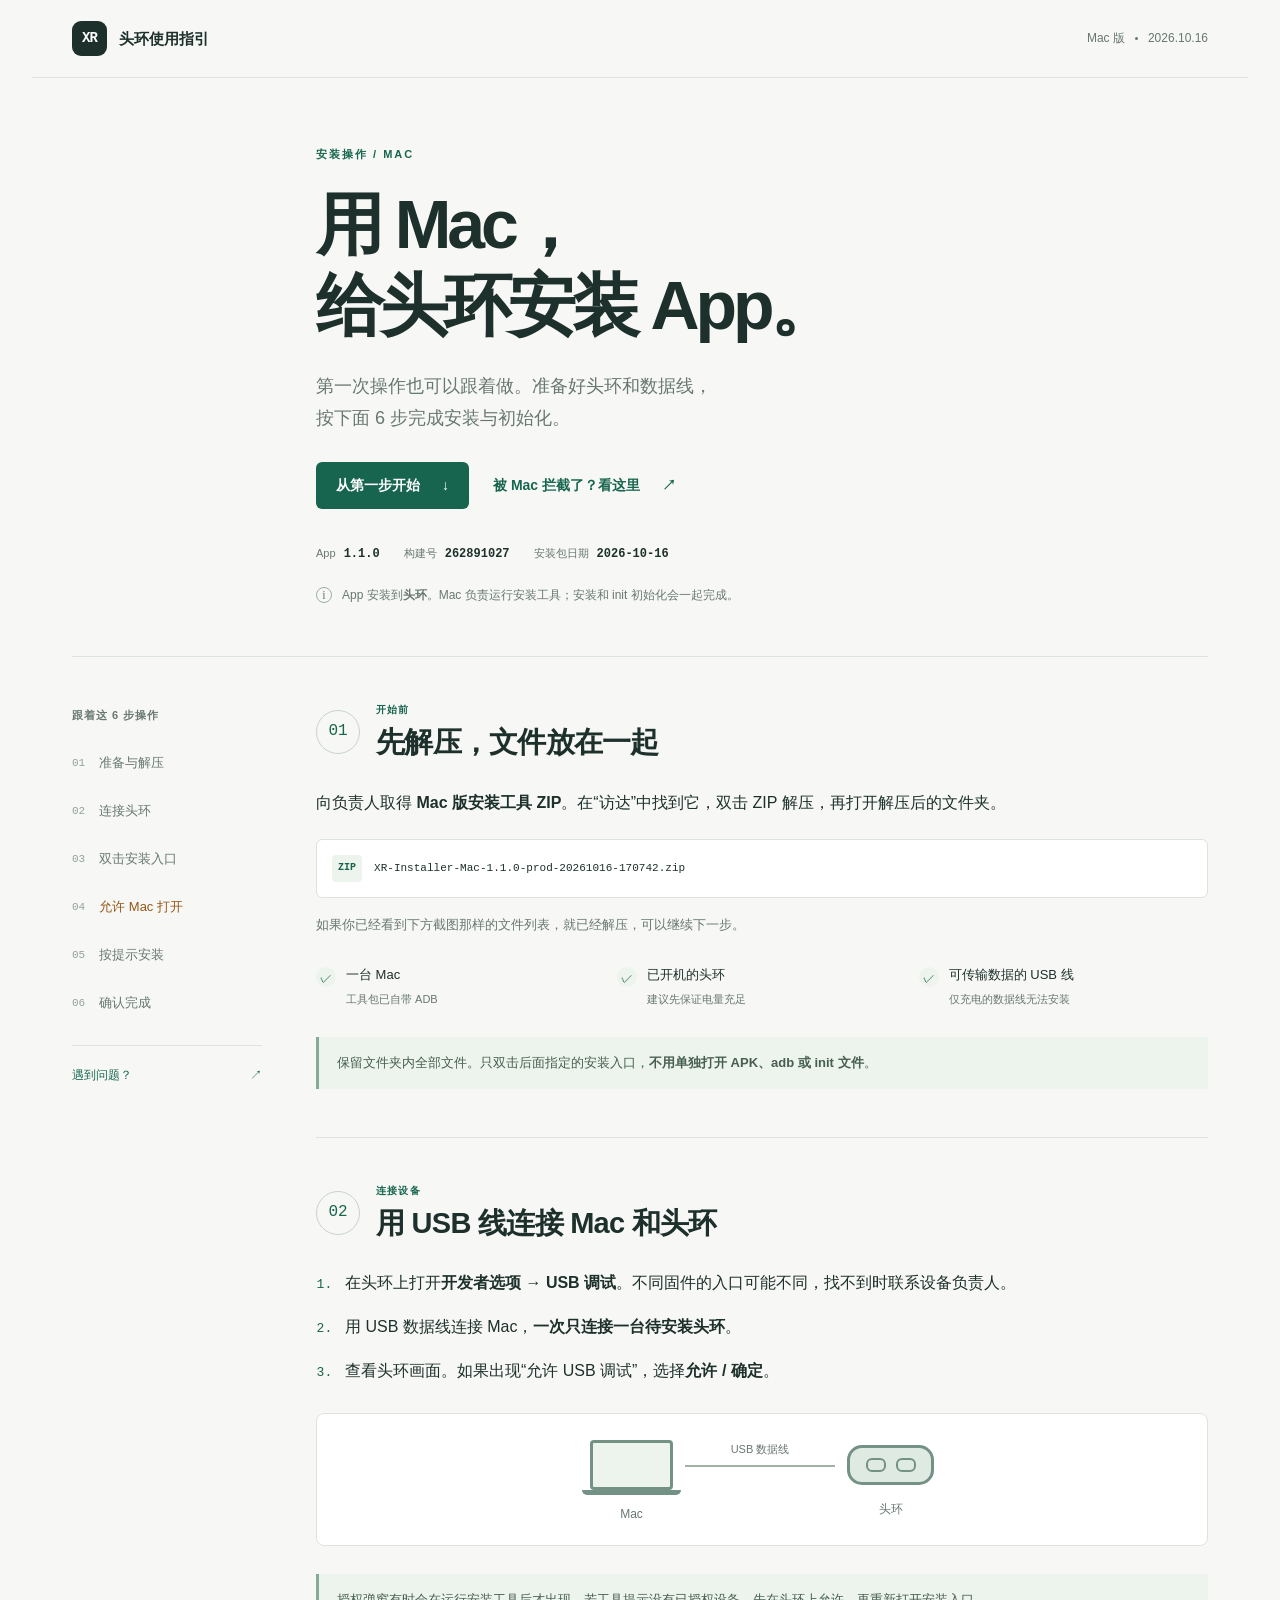
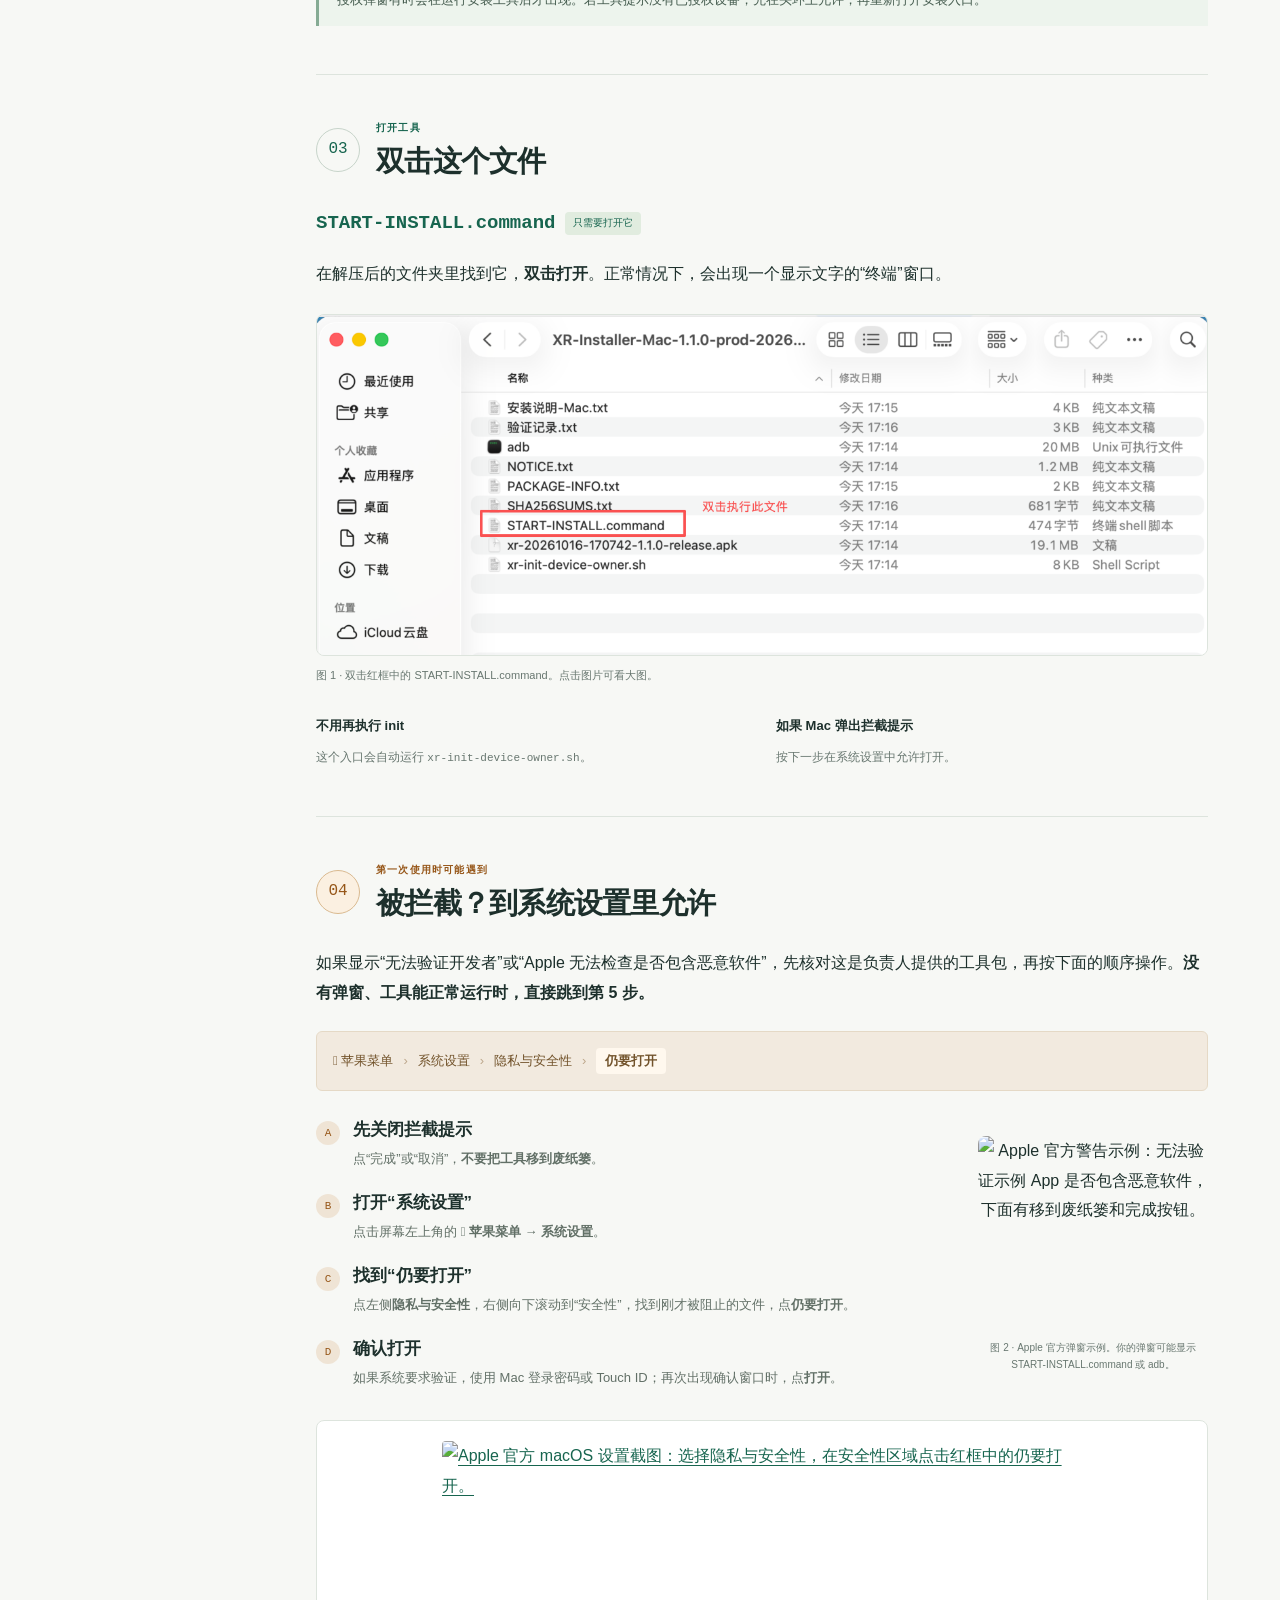
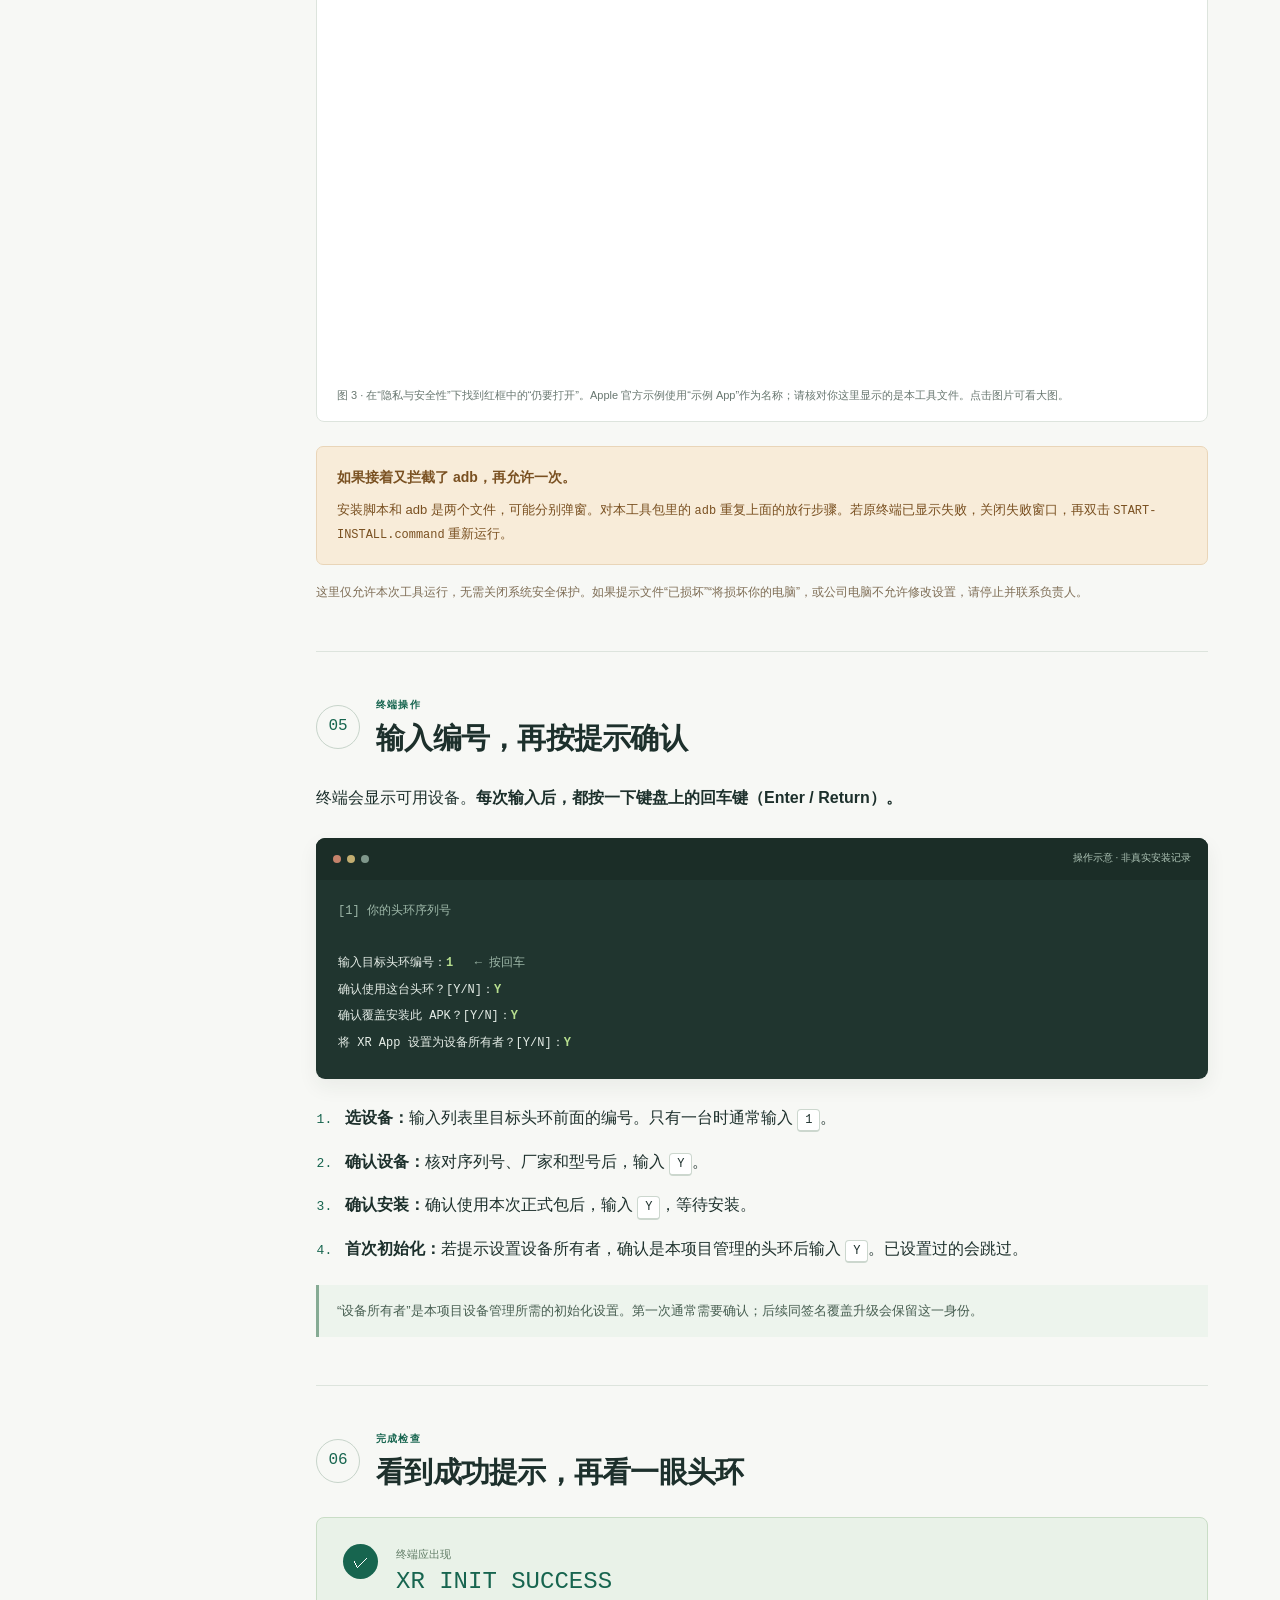
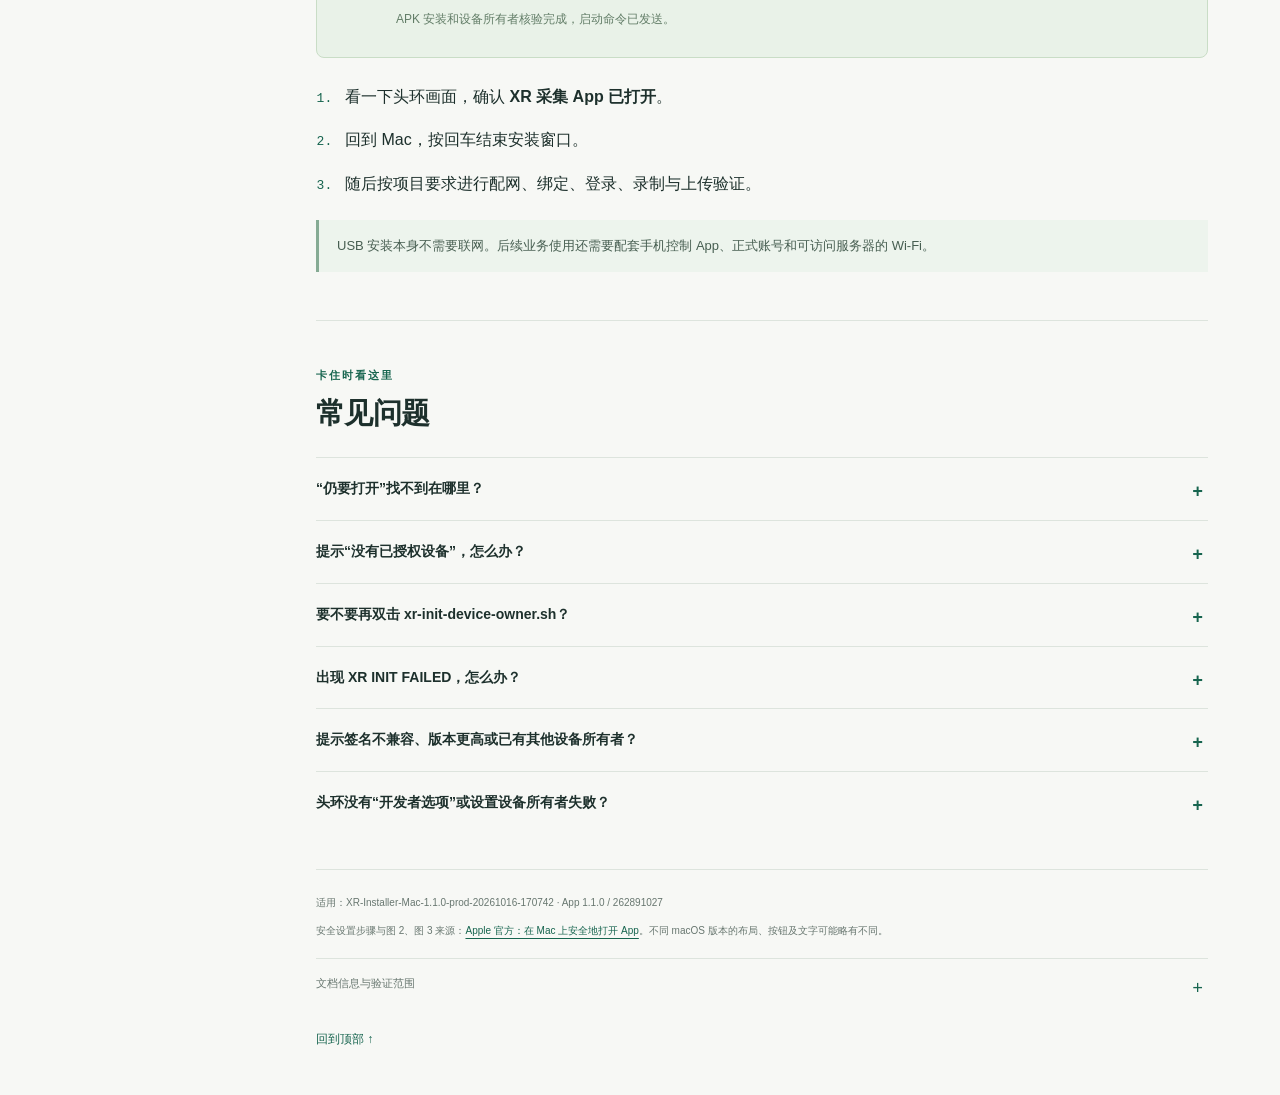
==== index.html @ 3053bef1 "docs: 新增Mac安装头环App图文操作指引" ====
<!doctype html>
<html lang="zh-CN">
<head>
  <meta charset="utf-8">
  <meta name="viewport" content="width=device-width,initial-scale=1">
  <meta name="description" content="面向首次操作的 XR 头环 App Mac 安装指引：解压、USB 调试、双击安装、macOS 隐私与安全性放行及初始化。">
  <meta name="theme-color" content="#f7f8f5">
  <title>Mac 安装头环 App · 图文操作指引</title>
  <link rel="icon" href="data:image/svg+xml,%3Csvg xmlns='http://www.w3.org/2000/svg' viewBox='0 0 64 64'%3E%3Crect width='64' height='64' rx='14' fill='%231d302c'/%3E%3Ctext x='32' y='41' text-anchor='middle' fill='white' font-size='28' font-family='monospace'%3EXR%3C/text%3E%3C/svg%3E">
  <link rel="stylesheet" href="style.css">
</head>
<body>
  <a class="skip" href="#prepare">跳到安装步骤</a>
  <header class="topbar">
    <a class="brand" href="#top" aria-label="回到页首"><span class="brand-mark">XR</span><span>头环使用指引</span></a>
    <span class="edition">Mac 版 <span class="dot"></span> 2026.10.16</span>
  </header>
  <main id="top">
    <section class="hero" aria-labelledby="page-title">
      <p class="eyebrow">安装操作 / MAC</p>
      <h1 id="page-title">用 Mac，<br>给头环安装 App。</h1>
      <p class="intro">第一次操作也可以跟着做。准备好头环和数据线，<br class="desktop-only">按下面 6 步完成安装与初始化。</p>
      <div class="hero-actions"><a class="button primary" href="#prepare">从第一步开始 <span aria-hidden="true">↓</span></a><a class="button text-button" href="#allow">被 Mac 拦截了？看这里 <span aria-hidden="true">↗</span></a></div>
      <div class="version-strip"><span>App <strong>1.1.0</strong></span><span>构建号 <strong>262891027</strong></span><span>安装包日期 <strong>2026-10-16</strong></span></div>
      <div class="hero-note"><span class="small-icon" aria-hidden="true">i</span><p>App 安装到<strong>头环</strong>。Mac 负责运行安装工具；安装和 init 初始化会一起完成。</p></div>
    </section>

    <div class="guide-layout">
      <aside class="contents" aria-label="步骤导航">
        <p class="nav-label">跟着这 6 步操作</p>
        <nav>
          <a href="#prepare"><span>01</span>准备与解压</a>
          <a href="#connect"><span>02</span>连接头环</a>
          <a href="#open"><span>03</span>双击安装入口</a>
          <a href="#allow" class="attention-link"><span>04</span>允许 Mac 打开</a>
          <a href="#install"><span>05</span>按提示安装</a>
          <a href="#finish"><span>06</span>确认完成</a>
        </nav>
        <a class="faq-link" href="#faq">遇到问题？<span aria-hidden="true">↗</span></a>
      </aside>

      <div class="steps">
        <section class="step" id="prepare" aria-labelledby="prepare-title">
          <div class="step-heading"><span class="step-number">01</span><div><p class="step-kicker">开始前</p><h2 id="prepare-title">先解压，文件放在一起</h2></div></div>
          <p>向负责人取得 <strong>Mac 版安装工具 ZIP</strong>。在“访达”中找到它，双击 ZIP 解压，再打开解压后的文件夹。</p>
          <div class="file-label"><span class="file-badge">ZIP</span><code>XR-Installer-Mac-1.1.0-prod-20261016-170742.zip</code></div>
          <p class="muted">如果你已经看到下方截图那样的文件列表，就已经解压，可以继续下一步。</p>
          <div class="prep-list"><div><span class="checkmark">✓</span><p>一台 Mac<br><small>工具包已自带 ADB</small></p></div><div><span class="checkmark">✓</span><p>已开机的头环<br><small>建议先保证电量充足</small></p></div><div><span class="checkmark">✓</span><p>可传输数据的 USB 线<br><small>仅充电的数据线无法安装</small></p></div></div>
          <p class="tip">保留文件夹内全部文件。只双击后面指定的安装入口，<strong>不用单独打开 APK、adb 或 init 文件</strong>。</p>
        </section>

        <section class="step" id="connect" aria-labelledby="connect-title">
          <div class="step-heading"><span class="step-number">02</span><div><p class="step-kicker">连接设备</p><h2 id="connect-title">用 USB 线连接 Mac 和头环</h2></div></div>
          <ol class="actions"><li>在头环上打开<strong>开发者选项 → USB 调试</strong>。不同固件的入口可能不同，找不到时联系设备负责人。</li><li>用 USB 数据线连接 Mac，<strong>一次只连接一台待安装头环</strong>。</li><li>查看头环画面。如果出现“允许 USB 调试”，选择<strong>允许 / 确定</strong>。</li></ol>
          <div class="connection" role="img" aria-label="连接示意：Mac 通过 USB 数据线连接到已开机并启用 USB 调试的头环"><div class="laptop-shape"><div></div><span>Mac</span></div><div class="cable"><span>USB 数据线</span></div><div class="headset-shape"><div><i></i><i></i></div><span>头环</span></div></div>
          <p class="tip">授权弹窗有时会在运行安装工具后才出现。若工具提示没有已授权设备，先在头环上允许，再重新打开安装入口。</p>
        </section>

        <section class="step" id="open" aria-labelledby="open-title">
          <div class="step-heading"><span class="step-number">03</span><div><p class="step-kicker">打开工具</p><h2 id="open-title">双击这个文件</h2></div></div>
          <div class="entry-name"><code>START-INSTALL.command</code><span>只需要打开它</span></div>
          <p>在解压后的文件夹里找到它，<strong>双击打开</strong>。正常情况下，会出现一个显示文字的“终端”窗口。</p>
          <figure class="figure finder-figure"><a href="assets/finder-start-install.png" target="_blank" rel="noopener" aria-label="打开安装入口截图原图"><img src="assets/finder-start-install.png" width="2624" height="1002" alt="访达文件列表。红框圈出了 START-INSTALL.command，旁边标注双击执行此文件。"></a><figcaption>图 1 · 双击红框中的 START-INSTALL.command。点击图片可看大图。</figcaption></figure>
          <div class="split-note"><div><strong>不用再执行 init</strong><p>这个入口会自动运行 <code>xr-init-device-owner.sh</code>。</p></div><div><strong>如果 Mac 弹出拦截提示</strong><p>按下一步在系统设置中允许打开。</p></div></div>
        </section>

        <section class="step allow-step" id="allow" aria-labelledby="allow-title">
          <div class="step-heading"><span class="step-number">04</span><div><p class="step-kicker">第一次使用时可能遇到</p><h2 id="allow-title">被拦截？到系统设置里允许</h2></div></div>
          <p>如果显示“无法验证开发者”或“Apple 无法检查是否包含恶意软件”，先核对这是负责人提供的工具包，再按下面的顺序操作。<strong>没有弹窗、工具能正常运行时，直接跳到第 5 步。</strong></p>
          <div class="route"><span> 苹果菜单</span><b>›</b><span>系统设置</span><b>›</b><span>隐私与安全性</span><b>›</b><strong>仍要打开</strong></div>
          <div class="permission-grid">
            <div class="permission-copy">
              <ol class="permission-actions"><li><span>A</span><div><h3>先关闭拦截提示</h3><p>点“完成”或“取消”，<strong>不要把工具移到废纸篓</strong>。</p></div></li><li><span>B</span><div><h3>打开“系统设置”</h3><p>点击屏幕左上角的 <strong> 苹果菜单 → 系统设置</strong>。</p></div></li><li><span>C</span><div><h3>找到“仍要打开”</h3><p>点左侧<strong>隐私与安全性</strong>，右侧向下滚动到“安全性”，找到刚才被阻止的文件，点<strong>仍要打开</strong>。</p></div></li><li><span>D</span><div><h3>确认打开</h3><p>如果系统要求验证，使用 Mac 登录密码或 Touch ID；再次出现确认窗口时，点<strong>打开</strong>。</p></div></li></ol>
            </div>
            <figure class="figure apple-warning"><img loading="lazy" src="https://cdsassets.apple.com/live/7WUAS350/images/macos/sequoia/locale/zh-cn/macos-sequoia-app-not-opened-could-not-verify-free-from-malware.png" width="520" height="436" alt="Apple 官方警告示例：无法验证示例 App 是否包含恶意软件，下面有移到废纸篓和完成按钮。"><figcaption>图 2 · Apple 官方弹窗示例。你的弹窗可能显示 START-INSTALL.command 或 adb。</figcaption></figure>
          </div>
          <figure class="figure settings-figure"><a href="https://cdsassets.apple.com/live/7WUAS350/images/macos/sequoia/locale/zh-cn/macos-sequoia-system-settings-privacy-and-security-open-app-anyway.png" target="_blank" rel="noopener" aria-label="打开 Apple 官方安全设置截图原图"><img loading="lazy" src="https://cdsassets.apple.com/live/7WUAS350/images/macos/sequoia/locale/zh-cn/macos-sequoia-system-settings-privacy-and-security-open-app-anyway.png" width="1430" height="1196" alt="Apple 官方 macOS 设置截图：选择隐私与安全性，在安全性区域点击红框中的仍要打开。"></a><figcaption>图 3 · 在“隐私与安全性”下找到红框中的“仍要打开”。Apple 官方示例使用“示例 App”作为名称；请核对你这里显示的是本工具文件。点击图片可看大图。</figcaption></figure>
          <div class="callout"><strong>如果接着又拦截了 adb，再允许一次。</strong><p>安装脚本和 adb 是两个文件，可能分别弹窗。对本工具包里的 <code>adb</code> 重复上面的放行步骤。若原终端已显示失败，关闭失败窗口，再双击 <code>START-INSTALL.command</code> 重新运行。</p></div>
          <p class="security-footnote">这里仅允许本次工具运行，无需关闭系统安全保护。如果提示文件“已损坏”“将损坏你的电脑”，或公司电脑不允许修改设置，请停止并联系负责人。</p>
        </section>

        <section class="step" id="install" aria-labelledby="install-title">
          <div class="step-heading"><span class="step-number">05</span><div><p class="step-kicker">终端操作</p><h2 id="install-title">输入编号，再按提示确认</h2></div></div>
          <p>终端会显示可用设备。<strong>每次输入后，都按一下键盘上的回车键（Enter / Return）。</strong></p>
          <div class="terminal" role="img" aria-label="终端交互示意，非真实安装记录：输入目标头环编号 1，之后依次输入 Y 确认设备、安装和首次设备所有者设置。"><div class="terminal-bar"><span></span><span></span><span></span><small>操作示意 · 非真实安装记录</small></div><pre><span class="terminal-muted">[1] 你的头环序列号</span>

输入目标头环编号：<em>1</em>   <span class="terminal-muted">← 按回车</span>
确认使用这台头环？[Y/N]：<em>Y</em>
确认覆盖安装此 APK？[Y/N]：<em>Y</em>
将 XR App 设置为设备所有者？[Y/N]：<em>Y</em></pre></div>
          <ol class="actions"><li><strong>选设备：</strong>输入列表里目标头环前面的编号。只有一台时通常输入 <kbd>1</kbd>。</li><li><strong>确认设备：</strong>核对序列号、厂家和型号后，输入 <kbd>Y</kbd>。</li><li><strong>确认安装：</strong>确认使用本次正式包后，输入 <kbd>Y</kbd>，等待安装。</li><li><strong>首次初始化：</strong>若提示设置设备所有者，确认是本项目管理的头环后输入 <kbd>Y</kbd>。已设置过的会跳过。</li></ol>
          <p class="tip">“设备所有者”是本项目设备管理所需的初始化设置。第一次通常需要确认；后续同签名覆盖升级会保留这一身份。</p>
        </section>

        <section class="step" id="finish" aria-labelledby="finish-title">
          <div class="step-heading"><span class="step-number">06</span><div><p class="step-kicker">完成检查</p><h2 id="finish-title">看到成功提示，再看一眼头环</h2></div></div>
          <div class="success-panel"><span class="success-icon" aria-hidden="true">✓</span><div><p>终端应出现</p><code>XR INIT SUCCESS</code><span>APK 安装和设备所有者核验完成，启动命令已发送。</span></div></div>
          <ol class="actions"><li>看一下头环画面，确认 <strong>XR 采集 App 已打开</strong>。</li><li>回到 Mac，按回车结束安装窗口。</li><li>随后按项目要求进行配网、绑定、登录、录制与上传验证。</li></ol>
          <p class="tip">USB 安装本身不需要联网。后续业务使用还需要配套手机控制 App、正式账号和可访问服务器的 Wi-Fi。</p>
        </section>

        <section class="faq-section" id="faq" aria-labelledby="faq-title"><p class="eyebrow">卡住时看这里</p><h2 id="faq-title">常见问题</h2>
          <details><summary>“仍要打开”找不到在哪里？</summary><p>先重新双击一次安装入口，让系统产生刚才那条拦截记录，再打开“系统设置 → 隐私与安全性”，向下滚动查看“安全性”区域。如果工具已正常运行，就不需要放行；如果这是公司管控的 Mac，请联系 IT 或负责人。</p></details>
          <details><summary>提示“没有已授权设备”，怎么办？</summary><p>查看头环是否有 USB 调试授权弹窗，点允许；确认 USB 调试已开启，数据线能传数据，然后重新运行入口。可换一个 USB 接口或数据线再试。</p></details>
          <details><summary>要不要再双击 xr-init-device-owner.sh？</summary><p>不用。START-INSTALL.command 会自动调用 init 脚本，安装与初始化在同一次流程里完成。</p></details>
          <details><summary>出现 XR INIT FAILED，怎么办？</summary><p>先保留终端窗口，截图最后的具体错误给负责人。失败可能发生在 APK 已安装之后，不代表已自动回滚。先不要卸载旧 App、清除数据或恢复出厂。日志位于 Mac 的 ~/Library/Logs/XR-Installer/；需要时由负责人协助取出。</p></details>
          <details><summary>提示签名不兼容、版本更高或已有其他设备所有者？</summary><p>停止操作，将错误信息交给负责人。本工具遇到这些情况会停止，不会自动卸载旧应用或强制降级。</p></details>
          <details><summary>头环没有“开发者选项”或设置设备所有者失败？</summary><p>不同固件的开放方式可能不同，请联系设备负责人；首次设置设备所有者还会受到系统账户、工作资料和固件策略限制。不要自行恢复出厂。</p></details>
        </section>
        <footer class="footer"><p>适用：XR-Installer-Mac-1.1.0-prod-20261016-170742 · App 1.1.0 / 262891027</p><p>安全设置步骤与图 2、图 3 来源：<a href="https://support.apple.com/zh-cn/102445" target="_blank" rel="noopener">Apple 官方：在 Mac 上安全地打开 App</a>。不同 macOS 版本的布局、按钮及文字可能略有不同。</p><details class="document-info"><summary>文档信息与验证范围</summary><p>文档：XR 头环 App Mac 安装图文指引 · 编号 XR-MAC-GUIDE-001 · 版本 1.0 · 日期 2026-10-16。编制：AI 辅助；人工评审与批准：待确认。依据：当前安装脚本、安装包版本信息、用户提供的 Finder 截图及 Apple 官方帮助。</p><p>安装工具已完成本机预检与 29 项模拟检查；未执行真实头环安装、业务功能验收或在本机复现安全拦截。图 1 为用户提供的实际文件截图，图 2、3 为 Apple 官方界面示例，终端内容为操作示意。</p><p>本页提供操作说明；安装工具 ZIP 请向负责人获取。</p></details><a class="back-top" href="#top">回到顶部 ↑</a></footer>
      </div>
    </div>
  </main>
</body>
</html>
---- style.css ----
:root{--paper:#f7f8f5;--ink:#1d302c;--muted:#687770;--green:#17654f;--line:#dde4dd;--amber:#965618;--soft:#edf4ed;--mono:"SFMono-Regular",Consolas,"Liberation Mono",monospace;--sans:"PingFang SC","Hiragino Sans GB","Microsoft YaHei",sans-serif}
*{box-sizing:border-box}html{scroll-behavior:smooth;scroll-padding-top:96px}body{margin:0;background:var(--paper);color:var(--ink);font-family:var(--sans);font-size:16px;line-height:1.85;-webkit-font-smoothing:antialiased}a{color:var(--green);text-underline-offset:4px}a:focus-visible,summary:focus-visible{outline:3px solid #c2782b;outline-offset:5px}p{margin:0 0 18px}strong{font-weight:600}code{font-family:var(--mono);font-size:.92em;overflow-wrap:anywhere}img{display:block;max-width:100%;height:auto}h1,h2,h3{margin:0;line-height:1.35;letter-spacing:-.025em}h2{font-size:29px;font-weight:600}h3{font-size:17px;letter-spacing:0}ol{padding-left:24px}.skip{position:absolute;left:15px;top:-80px;background:var(--ink);color:white;padding:10px;z-index:30}.skip:focus{top:10px}
.topbar{height:78px;max-width:1216px;margin:auto;padding:0 40px;display:flex;align-items:center;justify-content:space-between;border-bottom:1px solid var(--line)}.brand{display:flex;gap:12px;align-items:center;color:var(--ink);text-decoration:none;font-size:15px;font-weight:600}.brand-mark{background:var(--ink);color:white;width:35px;height:35px;display:grid;place-items:center;border-radius:9px;font-family:var(--mono);font-size:14px;letter-spacing:-1px}.edition{font-size:12px;color:var(--muted);display:flex;gap:10px;align-items:center}.dot{width:3px;height:3px;border-radius:50%;background:var(--muted)}main{max-width:1216px;margin:auto;padding:0 40px}.hero{padding:66px 0 50px 244px;border-bottom:1px solid var(--line)}.eyebrow,.step-kicker,.nav-label{font-size:11px;letter-spacing:2px;color:var(--green);font-weight:600}.eyebrow{margin:0 0 20px}h1{font-size:68px;font-weight:600;line-height:1.18;letter-spacing:-.06em}.intro{font-size:18px;color:var(--muted);margin:25px 0 27px;line-height:1.8}.hero-actions{display:flex;gap:12px;align-items:center;flex-wrap:wrap}.button{display:inline-flex;gap:22px;align-items:center;text-decoration:none;padding:11px 20px;border-radius:6px;font-size:14px;font-weight:600}.primary{background:var(--green);color:#fff}.primary:hover{background:#114f3d}.text-button{padding-left:12px}.version-strip{display:flex;flex-wrap:wrap;gap:8px 24px;color:var(--muted);font-size:11px;margin-top:34px}.version-strip strong{font-family:var(--mono);color:var(--ink);margin-left:5px;font-size:12px}.hero-note{display:flex;gap:10px;font-size:12px;color:var(--muted);margin-top:18px}.hero-note p{margin:0}.small-icon{border:1px solid #9aaea3;border-radius:50%;width:16px;height:16px;display:inline-grid;place-items:center;line-height:1;font-family:serif;margin-top:3px;flex-shrink:0}
.guide-layout{display:grid;grid-template-columns:190px minmax(0,1fr);gap:54px}.contents{position:sticky;top:30px;align-self:start;padding-top:48px}.nav-label{color:var(--muted);margin-bottom:16px;letter-spacing:1px}.contents nav{display:flex;flex-direction:column;gap:4px}.contents nav a{display:flex;align-items:center;gap:14px;text-decoration:none;color:var(--muted);padding:10px 0;font-size:13px}.contents nav a span{font-family:var(--mono);font-size:11px;color:#92a299}.contents nav a:hover{color:var(--green)}.contents nav .attention-link{color:var(--amber)}.faq-link{display:flex;justify-content:space-between;color:var(--green);text-decoration:none;font-size:12px;border-top:1px solid var(--line);margin-top:20px;padding-top:18px}.step{padding:44px 0 48px;border-bottom:1px solid var(--line);scroll-margin-top:30px;min-width:0}.step-heading{display:flex;gap:16px;align-items:center;margin-bottom:25px}.step-number{font-family:var(--mono);font-size:16px;border:1px solid #c7d4ca;width:44px;height:44px;border-radius:50%;display:grid;place-items:center;flex-shrink:0;color:var(--green)}.step-kicker{margin:0 0 4px;letter-spacing:1.2px;font-size:10px}.file-label{display:flex;gap:12px;align-items:center;background:#fff;padding:15px;border:1px solid var(--line);border-radius:6px;margin:22px 0 15px;font-size:12px}.file-badge{background:var(--soft);padding:4px 6px;border-radius:4px;font-family:var(--mono);font-size:10px;font-weight:bold;color:var(--green);flex-shrink:0}.muted{color:var(--muted);font-size:13px}.prep-list{display:grid;grid-template-columns:repeat(3,minmax(0,1fr));gap:12px;margin:26px 0}.prep-list>div{display:flex;gap:10px;align-items:flex-start}.prep-list p{font-size:13px;margin:0}.prep-list small{font-size:11px;color:var(--muted)}.checkmark{width:20px;height:20px;background:var(--soft);border-radius:50%;color:var(--green);display:grid;place-items:center;font-size:12px;flex-shrink:0;margin-top:4px}.tip{background:var(--soft);border-left:3px solid #86ab94;padding:14px 18px;margin-top:22px;margin-bottom:0;font-size:13px;color:#475e51}.actions{margin:24px 0 0;display:grid;gap:14px}.actions li{padding-left:5px}.actions li::marker{font-family:var(--mono);color:var(--green);font-size:13px}.connection{display:flex;justify-content:center;align-items:center;gap:12px;margin:28px 0;padding:26px 20px 20px;background:white;border:1px solid var(--line);border-radius:8px}.laptop-shape,.headset-shape{display:flex;flex-direction:column;align-items:center;gap:13px;font-size:12px;color:var(--muted)}.laptop-shape>div{width:83px;height:50px;border:3px solid #749186;border-radius:4px;background:var(--soft);position:relative}.laptop-shape>div:after{content:"";width:99px;height:5px;background:#749186;position:absolute;bottom:-8px;left:-11px;border-radius:0 0 6px 6px}.cable{height:2px;background:#a0b1a5;width:150px;margin-bottom:33px;position:relative}.cable span{position:absolute;bottom:8px;text-align:center;width:100%;font-size:11px;color:var(--muted)}.headset-shape>div{width:87px;height:40px;background:#dfebe2;border:3px solid #749186;border-radius:15px;display:flex;justify-content:center;align-items:center;gap:10px}.headset-shape i{width:20px;height:14px;border:2px solid #749186;border-radius:6px}.entry-name{display:flex;flex-wrap:wrap;gap:10px;align-items:center;margin-bottom:18px}.entry-name code{font-size:19px;font-weight:600;color:var(--green)}.entry-name span{background:#e1ecdf;border-radius:4px;font-size:10px;padding:2px 8px;color:var(--green)}.figure{margin:25px 0 0}.figure img{border:1px solid var(--line);border-radius:8px;background:#fff}.figure a{display:block}.figure figcaption{font-size:11px;color:var(--muted);line-height:1.7;margin-top:10px}.split-note{display:grid;grid-template-columns:1fr 1fr;gap:28px;margin-top:26px}.split-note strong{font-size:13px}.split-note p{margin:6px 0 0;font-size:12px;color:var(--muted)}
.allow-step{position:relative}.allow-step .step-number{border-color:#d9b98f;color:var(--amber);background:#fbf0e1}.allow-step .step-kicker{color:var(--amber)}.route{display:flex;align-items:center;flex-wrap:wrap;gap:8px 10px;background:#f2eadf;border:1px solid #e5d9c6;border-radius:6px;padding:16px;margin:24px 0 28px;font-size:13px;color:#72532b}.route b{color:#bca68a;font-weight:400}.route strong{background:#fff8ee;padding:1px 9px;border-radius:4px}.permission-grid{display:grid;grid-template-columns:minmax(0,1fr) 230px;gap:30px;align-items:center}.permission-actions{padding:0;list-style:none;display:grid;gap:21px;margin:0}.permission-actions li{display:flex;gap:13px}.permission-actions li>span{width:24px;height:24px;background:#efe4d5;display:grid;place-items:center;border-radius:50%;font-family:var(--mono);font-size:11px;color:var(--amber);flex-shrink:0;margin-top:2px}.permission-actions p{font-size:13px;color:#627067;margin:5px 0 0}.apple-warning{margin:0;text-align:center}.apple-warning img{max-width:230px;width:100%;margin:auto;border:none;background:none}.apple-warning figcaption{font-size:10px}.settings-figure{padding:20px 20px 16px;background:#fff;border:1px solid var(--line);border-radius:8px;margin-top:30px}.settings-figure img{border:0;border-radius:4px;max-width:640px;margin:auto}.callout{background:#f8ecd9;border:1px solid #e9d5b8;border-radius:7px;padding:18px 20px;margin:24px 0 16px;color:#795021;font-size:14px}.callout p{font-size:13px;margin:7px 0 0}.security-footnote{font-size:12px;color:#7e6d55;margin:0}.terminal{background:#20352f;color:#e6eee8;border-radius:9px;overflow:hidden;margin-top:25px;box-shadow:0 8px 20px #1e332610}.terminal-bar{height:42px;display:flex;align-items:center;gap:6px;padding:0 17px;background:#1b2d27}.terminal-bar>span{width:8px;height:8px;border-radius:50%;background:#7f978b}.terminal-bar>span:first-child{background:#c5826b}.terminal-bar>span:nth-child(2){background:#c2ad70}.terminal-bar small{margin-left:auto;font-size:10px;color:#adc3b5}.terminal pre{font-family:var(--mono);font-size:12px;line-height:2.2;margin:0;padding:18px 22px 23px;overflow-x:auto}.terminal em{font-style:normal;color:#b7df8f;font-weight:bold}.terminal-muted{color:#9eb8a9}kbd{display:inline-grid;place-items:center;min-width:23px;padding:0 6px;border:1px solid #ccd7ce;border-bottom-width:2px;border-radius:4px;background:white;font-family:var(--mono);font-size:12px;line-height:1.7}.success-panel{display:flex;gap:18px;padding:26px;background:#e9f2e8;border:1px solid #c9ddc6;border-radius:8px;margin-top:24px}.success-icon{display:grid;place-items:center;width:35px;height:35px;border-radius:50%;background:var(--green);color:white;flex-shrink:0}.success-panel p{font-size:11px;color:#627d67;margin:0}.success-panel code{display:block;font-size:24px;color:var(--green);line-height:1.5}.success-panel div>span{display:block;font-size:12px;color:#627d67;margin-top:8px}.faq-section{padding:44px 0 35px}.faq-section>.eyebrow{margin-bottom:8px}.faq-section h2{margin-bottom:24px}details{border-top:1px solid var(--line)}summary{padding:18px 28px 18px 0;cursor:pointer;font-size:14px;font-weight:600;list-style:none;position:relative}summary::-webkit-details-marker{display:none}summary:after{content:"+";position:absolute;right:5px;color:var(--green);font-family:var(--mono);font-size:18px}details[open]>summary:after{content:"−"}details>p{font-size:13px;color:var(--muted);padding:0 24px 0 0;line-height:1.9}.footer{padding:24px 0 45px;border-top:1px solid var(--line);color:var(--muted);font-size:10px}.footer p{margin-bottom:9px}.document-info{margin-top:18px}.document-info summary{font-size:11px;font-weight:400;padding:14px 28px 14px 0}.document-info p{font-size:11px}.back-top{display:inline-block;margin-top:20px;text-decoration:none;font-size:12px}
@media(min-width:1400px){.hero{padding-top:84px;padding-bottom:60px}}@media(max-width:1000px){main,.topbar{padding-left:28px;padding-right:28px}.guide-layout{grid-template-columns:155px minmax(0,1fr);gap:32px}.hero{padding-left:187px}h1{font-size:57px}.permission-grid{grid-template-columns:1fr}.apple-warning{max-width:280px;margin:8px auto}.prep-list{grid-template-columns:1fr;gap:15px}.prep-list p br{display:none}.prep-list small{display:block}}
@media(max-width:720px){html{scroll-padding-top:24px}body{font-size:15px;line-height:1.9}main,.topbar{padding-left:22px;padding-right:22px}.topbar{height:66px}.edition{font-size:10px}.brand{font-size:13px;gap:8px}.brand-mark{width:30px;height:30px;font-size:12px}.hero{padding:46px 0 30px}h1{font-size:48px}.intro{font-size:16px;margin:21px 0 24px}.desktop-only{display:none}.hero-actions{gap:4px}.button{padding:11px 15px;font-size:12px;gap:14px}.text-button{padding-left:10px}.version-strip{font-size:10px;gap:6px 16px;margin-top:27px}.version-strip strong{font-size:10px}.hero-note{font-size:11px}.guide-layout{display:block}.contents{position:static;padding:18px 0 15px;border-bottom:1px solid var(--line)}.nav-label{display:none}.contents nav{display:grid;grid-template-columns:repeat(3,minmax(0,1fr));gap:0 8px}.contents nav a{gap:6px;font-size:11px;padding:6px 0;white-space:nowrap}.contents nav a span{font-size:10px}.faq-link{display:none}.step{padding:32px 0 35px;scroll-margin-top:15px}.step-heading{gap:12px;margin-bottom:21px}.step-number{width:37px;height:37px;font-size:13px}.step-kicker{font-size:9px}h2{font-size:23px}.file-label{padding:12px 10px;gap:9px;font-size:10px}.prep-list{margin:20px 0;gap:12px}.prep-list small{display:inline;margin-left:8px;font-size:10px}.tip{font-size:12px;padding:12px 14px}.connection{padding:24px 10px 15px}.cable{width:95px}.laptop-shape>div{width:65px;height:43px}.laptop-shape>div:after{width:81px}.headset-shape>div{width:75px}.entry-name code{font-size:16px}.figure{margin-top:20px}.figure figcaption{font-size:10px}.finder-figure{margin-left:-12px;margin-right:-12px}.finder-figure figcaption{padding:0 12px}.split-note{grid-template-columns:1fr;gap:15px;margin-top:20px}.route{padding:13px 11px;gap:4px 7px;font-size:11px;margin-bottom:23px}.permission-actions{gap:19px}.permission-actions p{font-size:12px}.permission-grid{gap:20px}.apple-warning img{width:210px}.settings-figure{padding:10px}.settings-figure figcaption{padding:0 2px}.callout{padding:16px;font-size:13px}.callout p{font-size:12px}.security-footnote{font-size:11px}.terminal pre{font-size:10px;padding:14px 12px 18px;line-height:2.3}.terminal-bar{padding:0 12px;height:35px}.terminal-bar small{font-size:9px}.actions{gap:13px;font-size:14px}.success-panel{padding:20px 16px;gap:12px}.success-panel code{font-size:20px}.success-panel div>span{font-size:11px}.success-icon{width:29px;height:29px;font-size:13px}.faq-section{padding-top:33px}summary{font-size:13px}.footer{font-size:10px}}
.settings-figure img{width:100%}
@media(prefers-reduced-motion:reduce){html{scroll-behavior:auto}}@media print{body{background:#fff;font-size:11pt}.topbar{padding:0;height:55px}main{padding:0}.hero{padding:30px 0}.hero h1{font-size:35pt}.hero-actions,.contents,.back-top{display:none}.guide-layout{display:block}.step{padding:25px 0}figure,.terminal,.callout,.success-panel{break-inside:avoid}.figure img{max-height:560px;object-fit:contain}details>p{display:block}.footer{padding-bottom:0}}
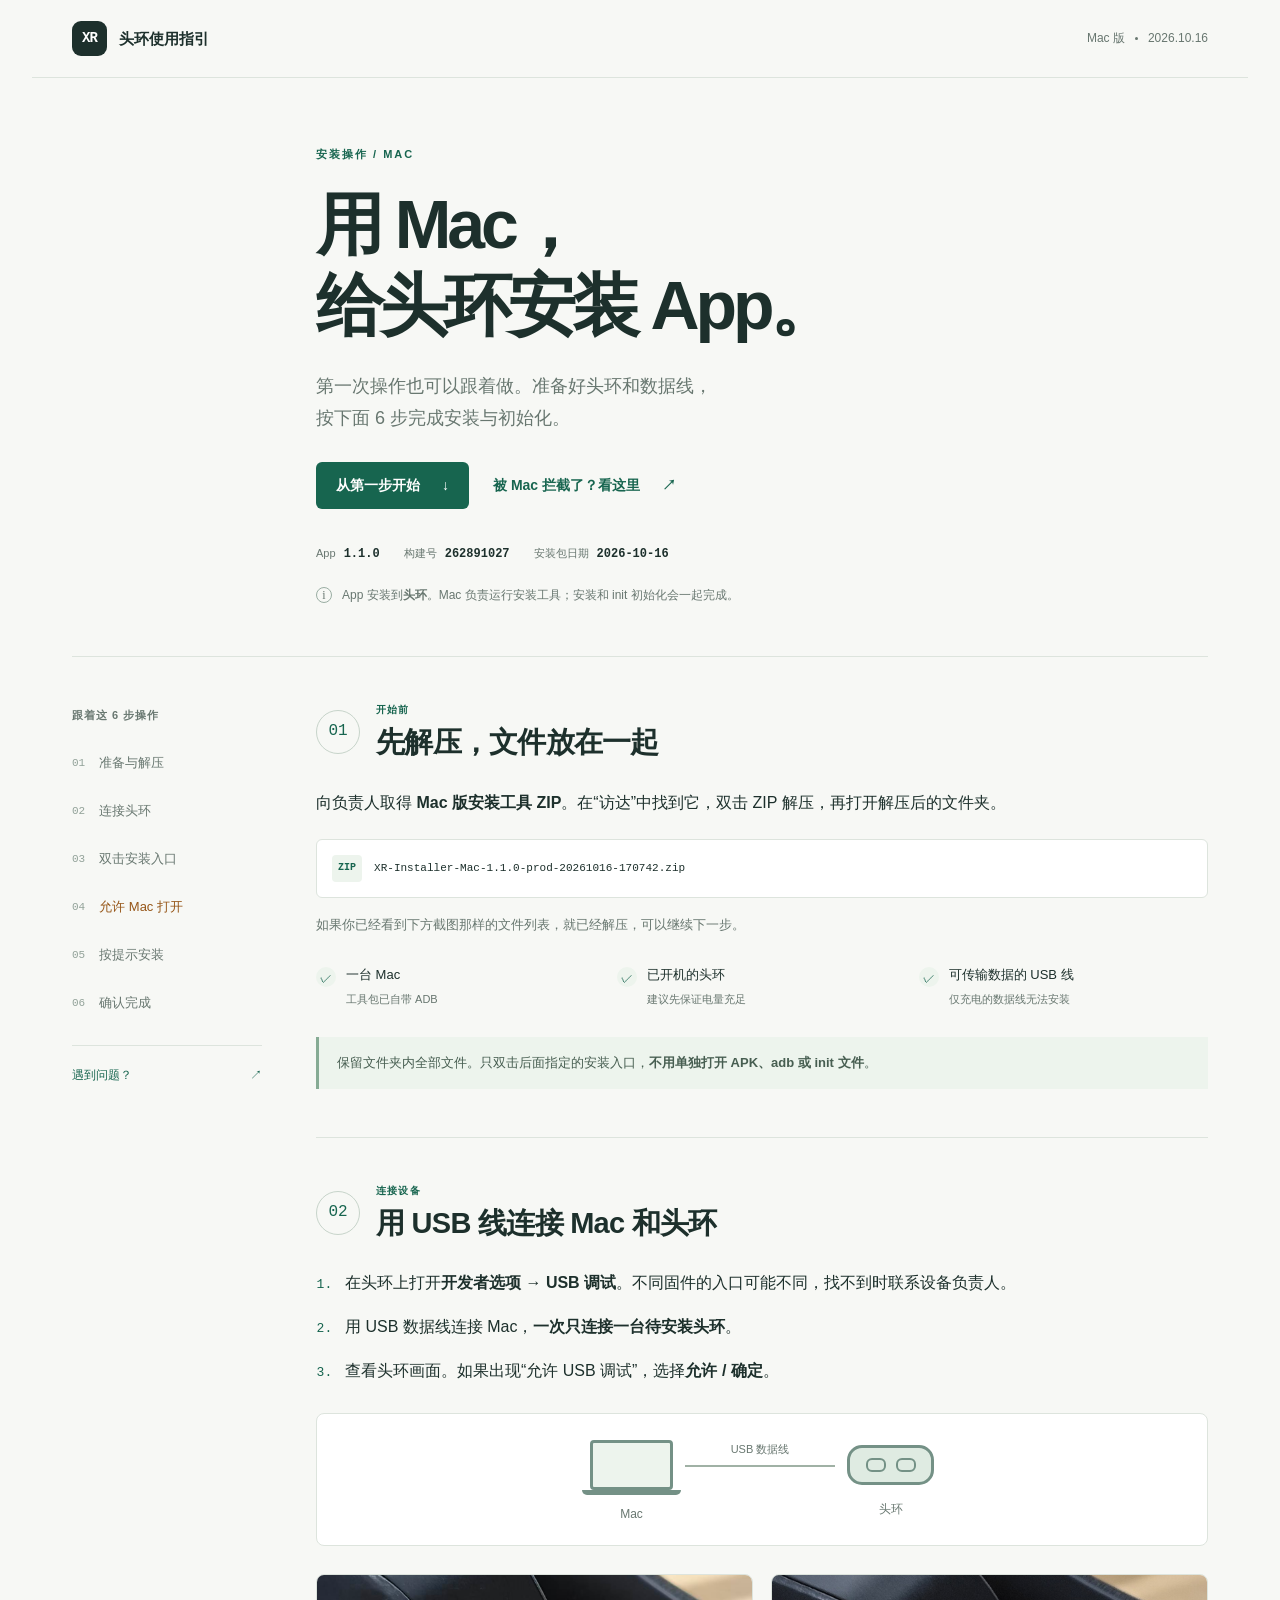
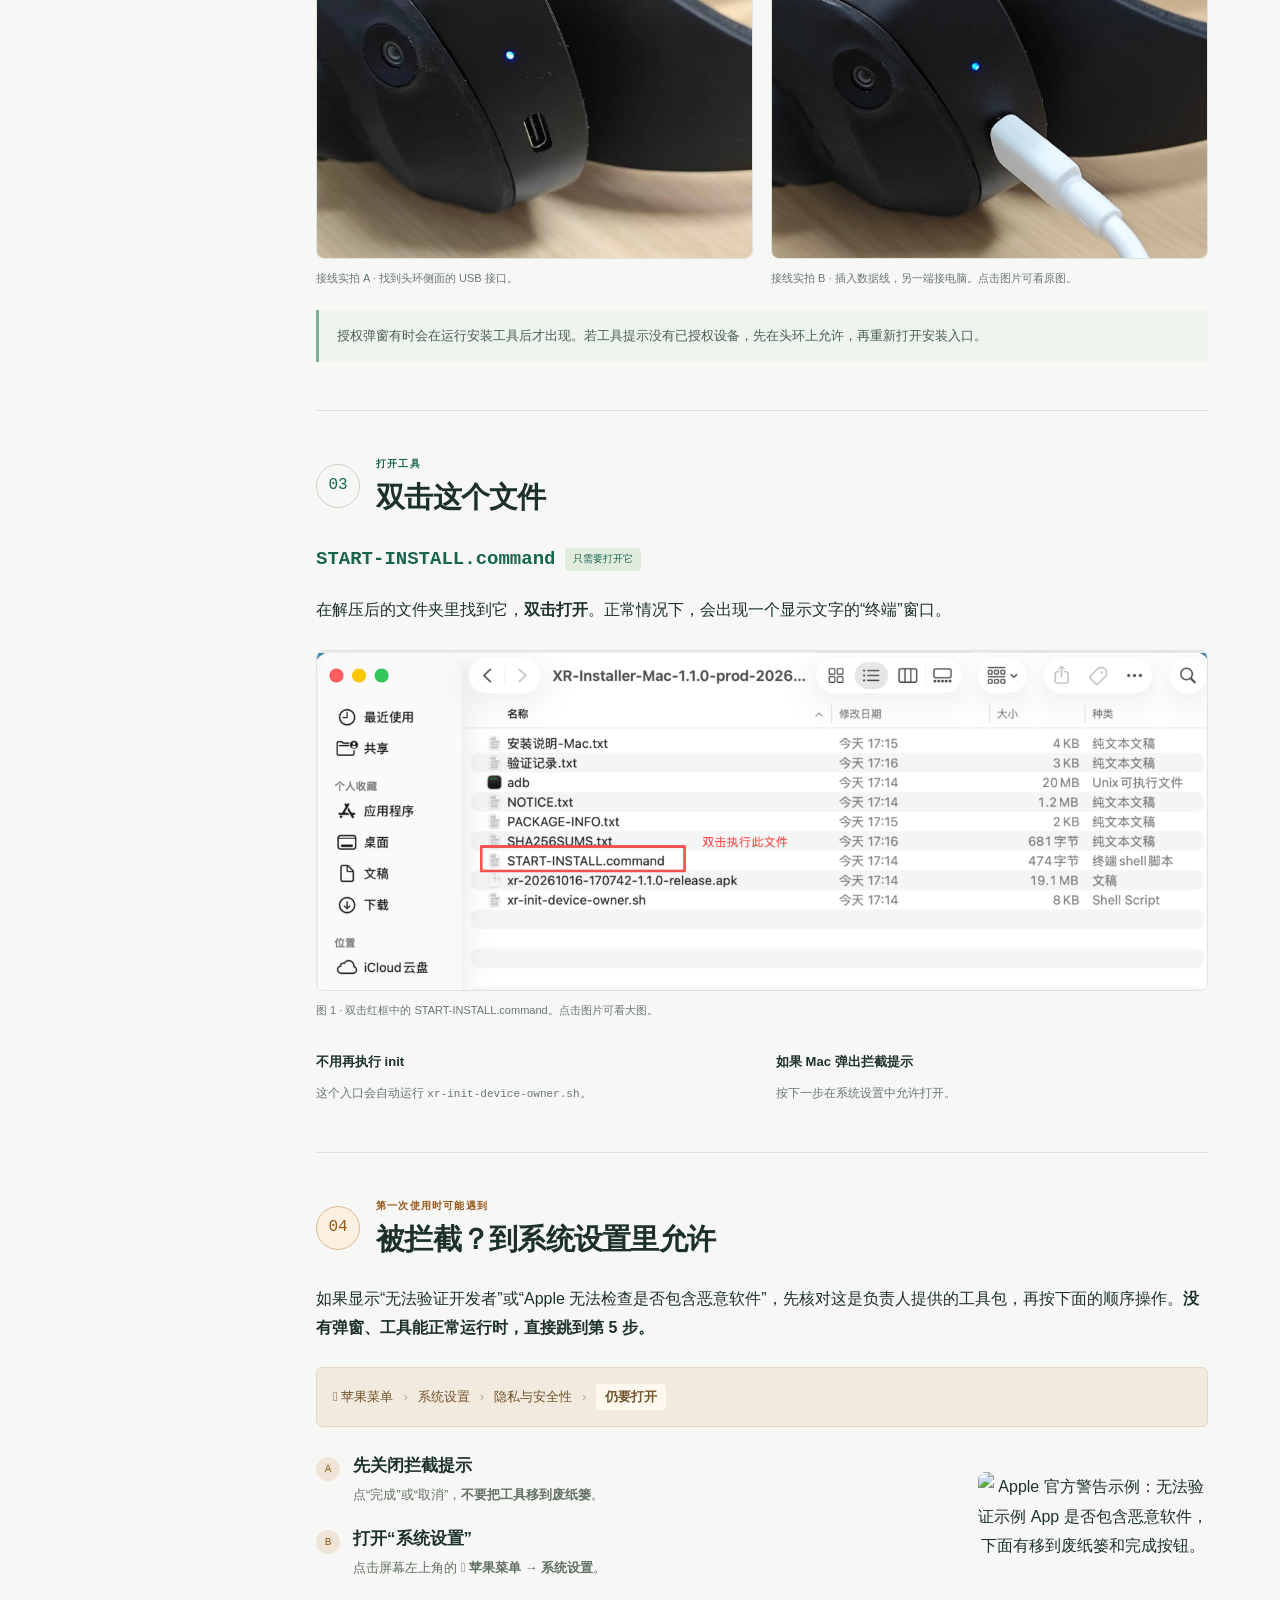
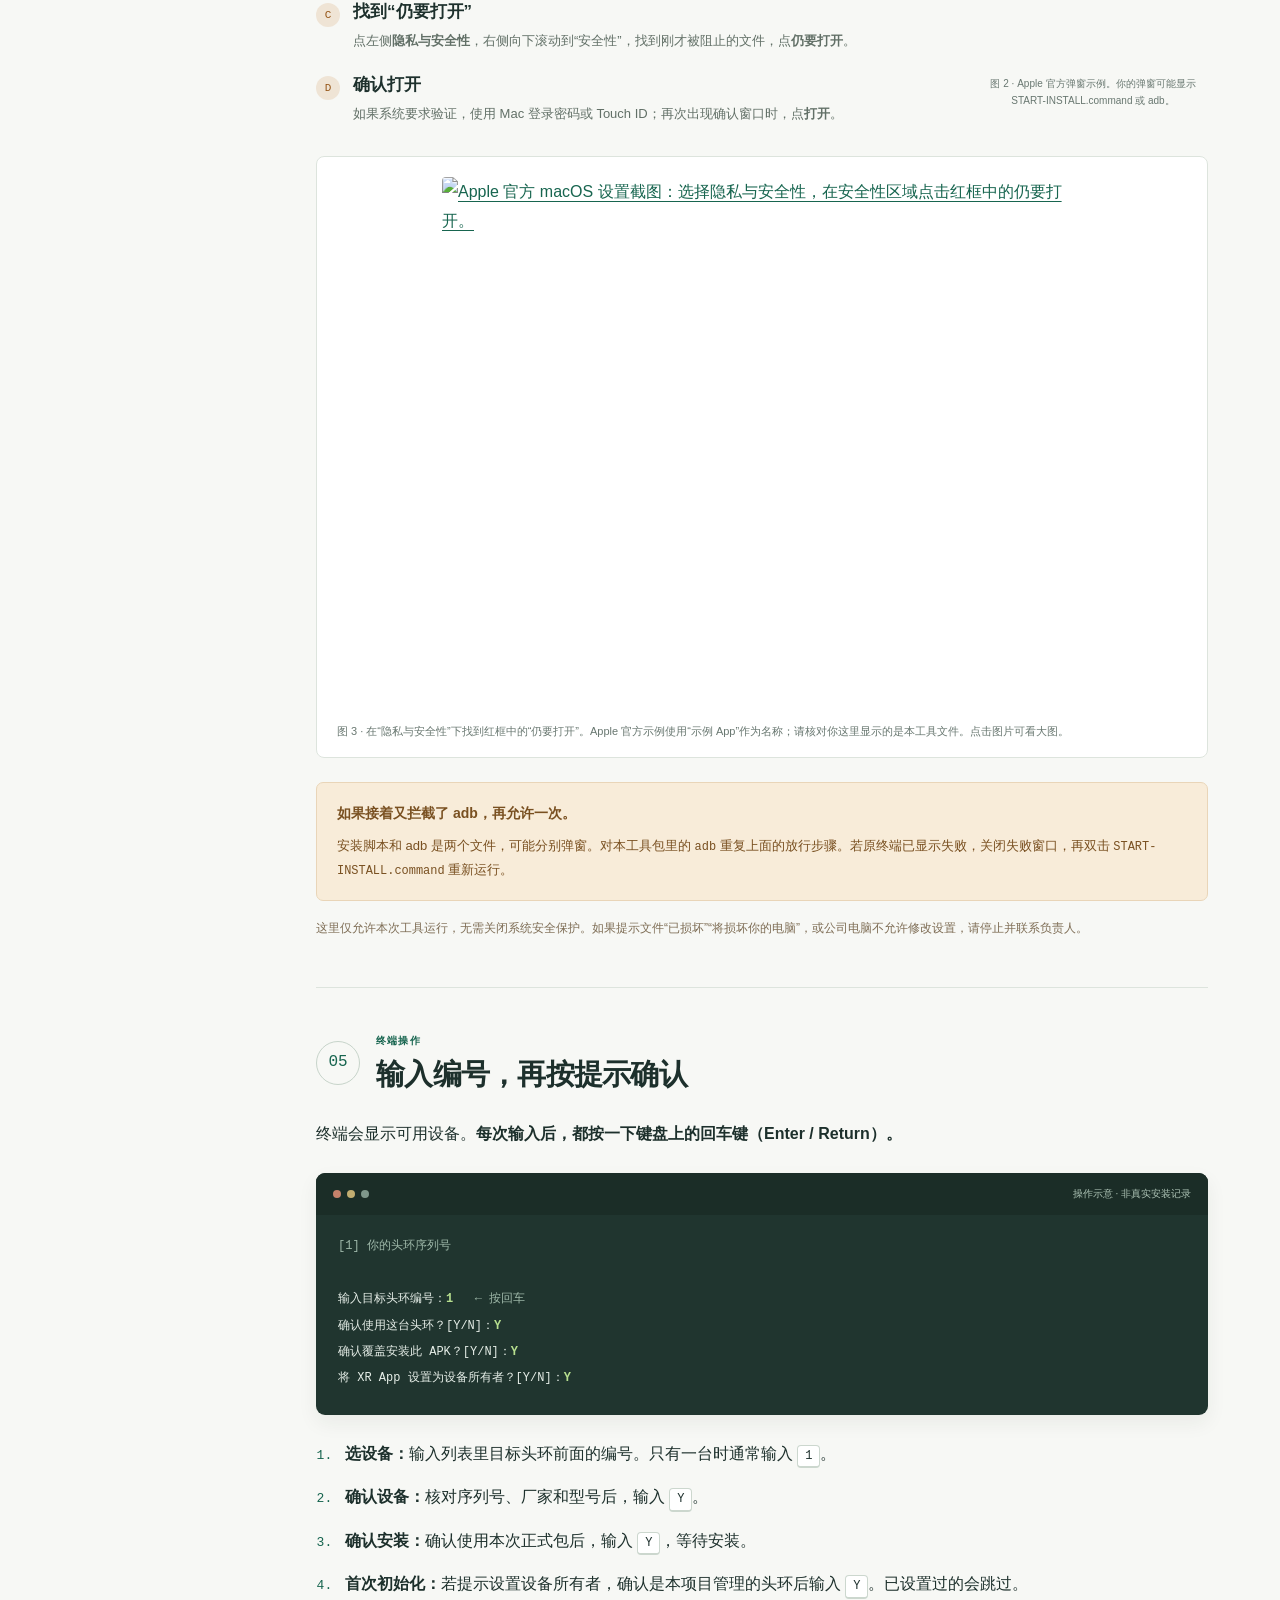
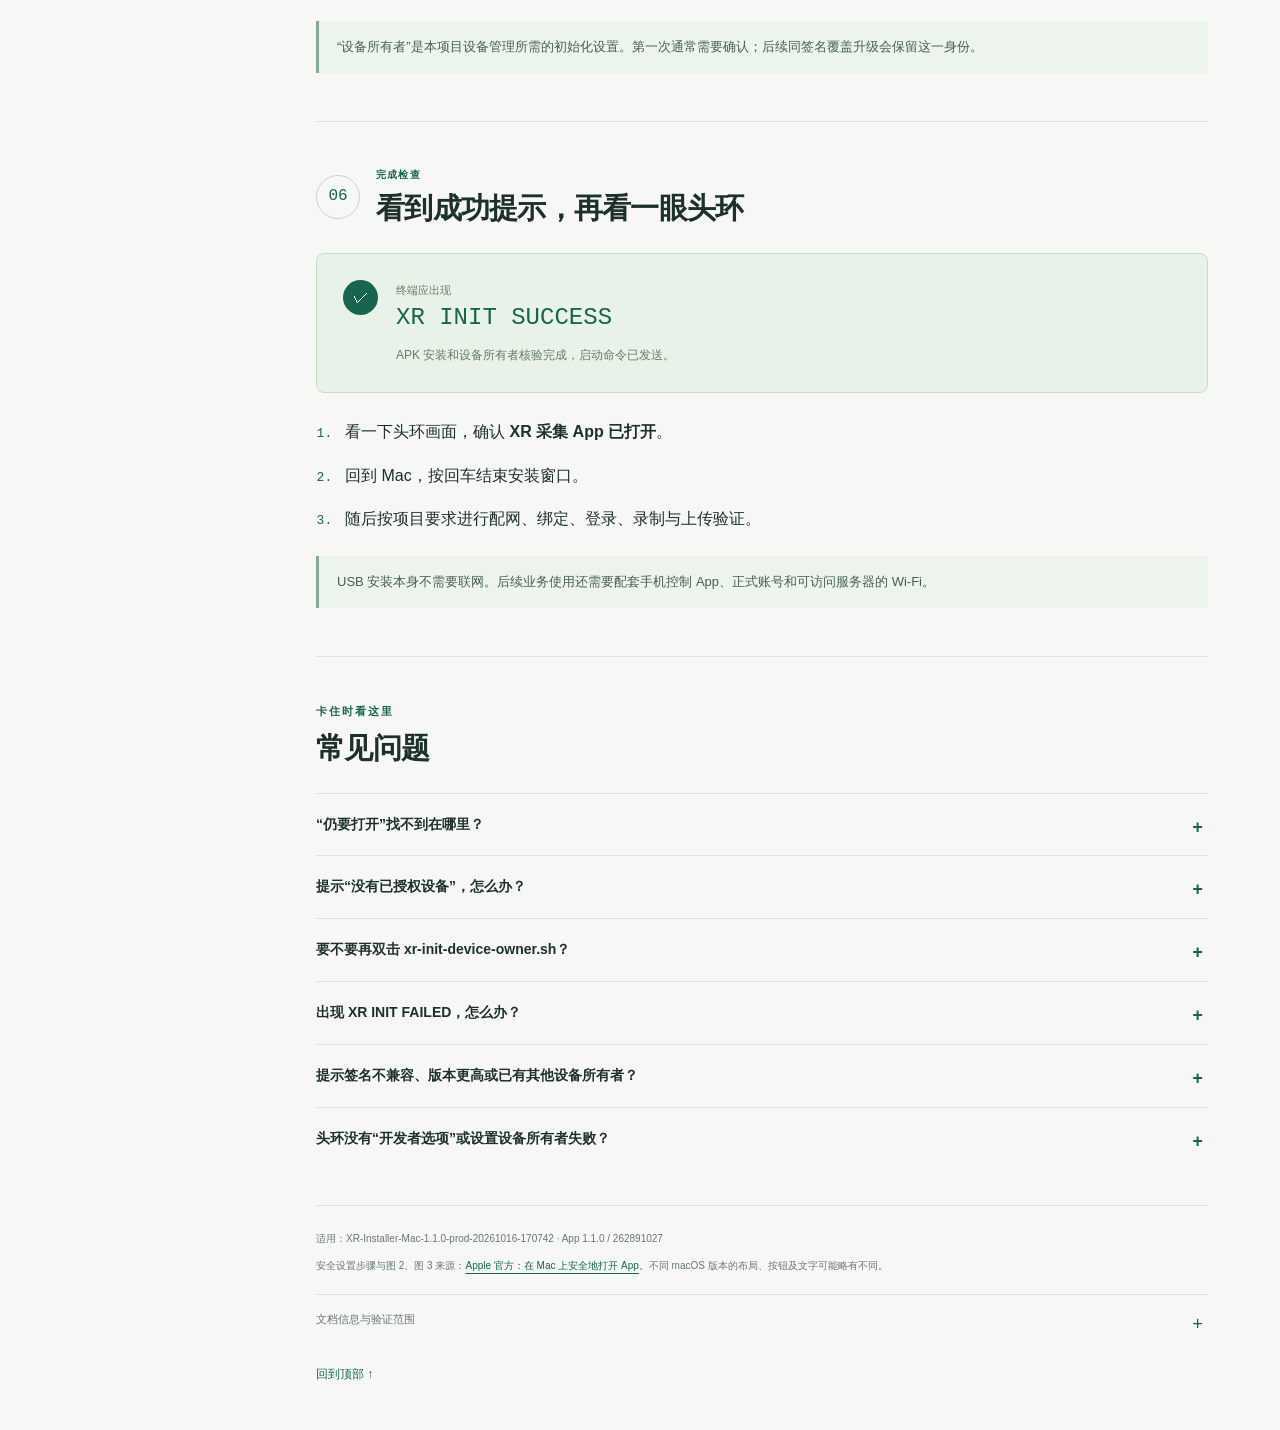
==== commit 1926fa6b: "docs: 分别完善Windows与Mac头环安装图文教程" ====
--- a/index.html
+++ b/index.html
@@ -53,6 +53,7 @@
           <div class="step-heading"><span class="step-number">02</span><div><p class="step-kicker">连接设备</p><h2 id="connect-title">用 USB 线连接 Mac 和头环</h2></div></div>
           <ol class="actions"><li>在头环上打开<strong>开发者选项 → USB 调试</strong>。不同固件的入口可能不同，找不到时联系设备负责人。</li><li>用 USB 数据线连接 Mac，<strong>一次只连接一台待安装头环</strong>。</li><li>查看头环画面。如果出现“允许 USB 调试”，选择<strong>允许 / 确定</strong>。</li></ol>
           <div class="connection" role="img" aria-label="连接示意：Mac 通过 USB 数据线连接到已开机并启用 USB 调试的头环"><div class="laptop-shape"><div></div><span>Mac</span></div><div class="cable"><span>USB 数据线</span></div><div class="headset-shape"><div><i></i><i></i></div><span>头环</span></div></div>
+          <div class="photo-pair"><figure class="figure"><a href="assets/headset-usb-port.jpeg" target="_blank" rel="noopener"><img loading="lazy" src="assets/headset-usb-port.jpeg" width="1279" height="1706" alt="头环侧面实拍，蓝色指示灯下方为 USB 接口。"></a><figcaption>接线实拍 A · 找到头环侧面的 USB 接口。</figcaption></figure><figure class="figure"><a href="assets/headset-usb-connected.jpeg" target="_blank" rel="noopener"><img loading="lazy" src="assets/headset-usb-connected.jpeg" width="652" height="870" alt="USB 数据线插入头环侧面接口后的实拍。"></a><figcaption>接线实拍 B · 插入数据线，另一端接电脑。点击图片可看原图。</figcaption></figure></div>
           <p class="tip">授权弹窗有时会在运行安装工具后才出现。若工具提示没有已授权设备，先在头环上允许，再重新打开安装入口。</p>
         </section>
 
@@ -107,7 +108,7 @@
           <details><summary>提示签名不兼容、版本更高或已有其他设备所有者？</summary><p>停止操作，将错误信息交给负责人。本工具遇到这些情况会停止，不会自动卸载旧应用或强制降级。</p></details>
           <details><summary>头环没有“开发者选项”或设置设备所有者失败？</summary><p>不同固件的开放方式可能不同，请联系设备负责人；首次设置设备所有者还会受到系统账户、工作资料和固件策略限制。不要自行恢复出厂。</p></details>
         </section>
-        <footer class="footer"><p>适用：XR-Installer-Mac-1.1.0-prod-20261016-170742 · App 1.1.0 / 262891027</p><p>安全设置步骤与图 2、图 3 来源：<a href="https://support.apple.com/zh-cn/102445" target="_blank" rel="noopener">Apple 官方：在 Mac 上安全地打开 App</a>。不同 macOS 版本的布局、按钮及文字可能略有不同。</p><details class="document-info"><summary>文档信息与验证范围</summary><p>文档：XR 头环 App Mac 安装图文指引 · 编号 XR-MAC-GUIDE-001 · 版本 1.0 · 日期 2026-10-16。编制：AI 辅助；人工评审与批准：待确认。依据：当前安装脚本、安装包版本信息、用户提供的 Finder 截图及 Apple 官方帮助。</p><p>安装工具已完成本机预检与 29 项模拟检查；未执行真实头环安装、业务功能验收或在本机复现安全拦截。图 1 为用户提供的实际文件截图，图 2、3 为 Apple 官方界面示例，终端内容为操作示意。</p><p>本页提供操作说明；安装工具 ZIP 请向负责人获取。</p></details><a class="back-top" href="#top">回到顶部 ↑</a></footer>
+        <footer class="footer"><p>适用：XR-Installer-Mac-1.1.0-prod-20261016-170742 · App 1.1.0 / 262891027</p><p>安全设置步骤与图 2、图 3 来源：<a href="https://support.apple.com/zh-cn/102445" target="_blank" rel="noopener">Apple 官方：在 Mac 上安全地打开 App</a>。不同 macOS 版本的布局、按钮及文字可能略有不同。</p><details class="document-info"><summary>文档信息与验证范围</summary><p>文档：XR 头环 App Mac 安装图文指引 · 编号 XR-MAC-GUIDE-001 · 版本 1.1 · 日期 2026-10-16。编制：AI 辅助；人工评审与批准：待确认。依据：当前安装脚本、安装包版本信息、用户提供的 Finder 截图、Windows 原教程中的接线照片及 Apple 官方帮助。</p><p>Mac 安装工具已完成本机预检与 29 项模拟检查；未执行真实头环安装、业务功能验收或在本机复现安全拦截。接线照片来自用户提供的 Windows 教程；图 1 为用户提供的实际文件截图，图 2、3 为 Apple 官方界面示例，终端内容为操作示意。</p><p>本页提供操作说明；安装工具 ZIP 请向负责人获取。</p></details><a class="back-top" href="#top">回到顶部 ↑</a></footer>
       </div>
     </div>
   </main>
--- a/style.css
+++ b/style.css
@@ -6,4 +6,5 @@
 @media(min-width:1400px){.hero{padding-top:84px;padding-bottom:60px}}@media(max-width:1000px){main,.topbar{padding-left:28px;padding-right:28px}.guide-layout{grid-template-columns:155px minmax(0,1fr);gap:32px}.hero{padding-left:187px}h1{font-size:57px}.permission-grid{grid-template-columns:1fr}.apple-warning{max-width:280px;margin:8px auto}.prep-list{grid-template-columns:1fr;gap:15px}.prep-list p br{display:none}.prep-list small{display:block}}
 @media(max-width:720px){html{scroll-padding-top:24px}body{font-size:15px;line-height:1.9}main,.topbar{padding-left:22px;padding-right:22px}.topbar{height:66px}.edition{font-size:10px}.brand{font-size:13px;gap:8px}.brand-mark{width:30px;height:30px;font-size:12px}.hero{padding:46px 0 30px}h1{font-size:48px}.intro{font-size:16px;margin:21px 0 24px}.desktop-only{display:none}.hero-actions{gap:4px}.button{padding:11px 15px;font-size:12px;gap:14px}.text-button{padding-left:10px}.version-strip{font-size:10px;gap:6px 16px;margin-top:27px}.version-strip strong{font-size:10px}.hero-note{font-size:11px}.guide-layout{display:block}.contents{position:static;padding:18px 0 15px;border-bottom:1px solid var(--line)}.nav-label{display:none}.contents nav{display:grid;grid-template-columns:repeat(3,minmax(0,1fr));gap:0 8px}.contents nav a{gap:6px;font-size:11px;padding:6px 0;white-space:nowrap}.contents nav a span{font-size:10px}.faq-link{display:none}.step{padding:32px 0 35px;scroll-margin-top:15px}.step-heading{gap:12px;margin-bottom:21px}.step-number{width:37px;height:37px;font-size:13px}.step-kicker{font-size:9px}h2{font-size:23px}.file-label{padding:12px 10px;gap:9px;font-size:10px}.prep-list{margin:20px 0;gap:12px}.prep-list small{display:inline;margin-left:8px;font-size:10px}.tip{font-size:12px;padding:12px 14px}.connection{padding:24px 10px 15px}.cable{width:95px}.laptop-shape>div{width:65px;height:43px}.laptop-shape>div:after{width:81px}.headset-shape>div{width:75px}.entry-name code{font-size:16px}.figure{margin-top:20px}.figure figcaption{font-size:10px}.finder-figure{margin-left:-12px;margin-right:-12px}.finder-figure figcaption{padding:0 12px}.split-note{grid-template-columns:1fr;gap:15px;margin-top:20px}.route{padding:13px 11px;gap:4px 7px;font-size:11px;margin-bottom:23px}.permission-actions{gap:19px}.permission-actions p{font-size:12px}.permission-grid{gap:20px}.apple-warning img{width:210px}.settings-figure{padding:10px}.settings-figure figcaption{padding:0 2px}.callout{padding:16px;font-size:13px}.callout p{font-size:12px}.security-footnote{font-size:11px}.terminal pre{font-size:10px;padding:14px 12px 18px;line-height:2.3}.terminal-bar{padding:0 12px;height:35px}.terminal-bar small{font-size:9px}.actions{gap:13px;font-size:14px}.success-panel{padding:20px 16px;gap:12px}.success-panel code{font-size:20px}.success-panel div>span{font-size:11px}.success-icon{width:29px;height:29px;font-size:13px}.faq-section{padding-top:33px}summary{font-size:13px}.footer{font-size:10px}}
 .settings-figure img{width:100%}
+.photo-pair{display:grid;grid-template-columns:1fr 1fr;gap:18px;margin-top:24px}.photo-pair .figure{margin:0;min-width:0}.photo-pair img{width:100%;height:285px;object-fit:cover;object-position:50% 43%}.windows-entry img{width:100%;max-width:650px;margin:auto}.windows-entry{padding:15px;background:white;border:1px solid var(--line);border-radius:8px}.windows-entry img{border:none}.windows-entry figcaption{padding:0 4px}@media(max-width:720px){.photo-pair{gap:10px}.photo-pair img{height:205px}.photo-pair figcaption{font-size:10px}.windows-entry{padding:9px}.windows-entry figcaption{padding:0}.terminal pre{white-space:pre-wrap;overflow-wrap:anywhere}.hero h1{font-size:44px}}
 @media(prefers-reduced-motion:reduce){html{scroll-behavior:auto}}@media print{body{background:#fff;font-size:11pt}.topbar{padding:0;height:55px}main{padding:0}.hero{padding:30px 0}.hero h1{font-size:35pt}.hero-actions,.contents,.back-top{display:none}.guide-layout{display:block}.step{padding:25px 0}figure,.terminal,.callout,.success-panel{break-inside:avoid}.figure img{max-height:560px;object-fit:contain}details>p{display:block}.footer{padding-bottom:0}}
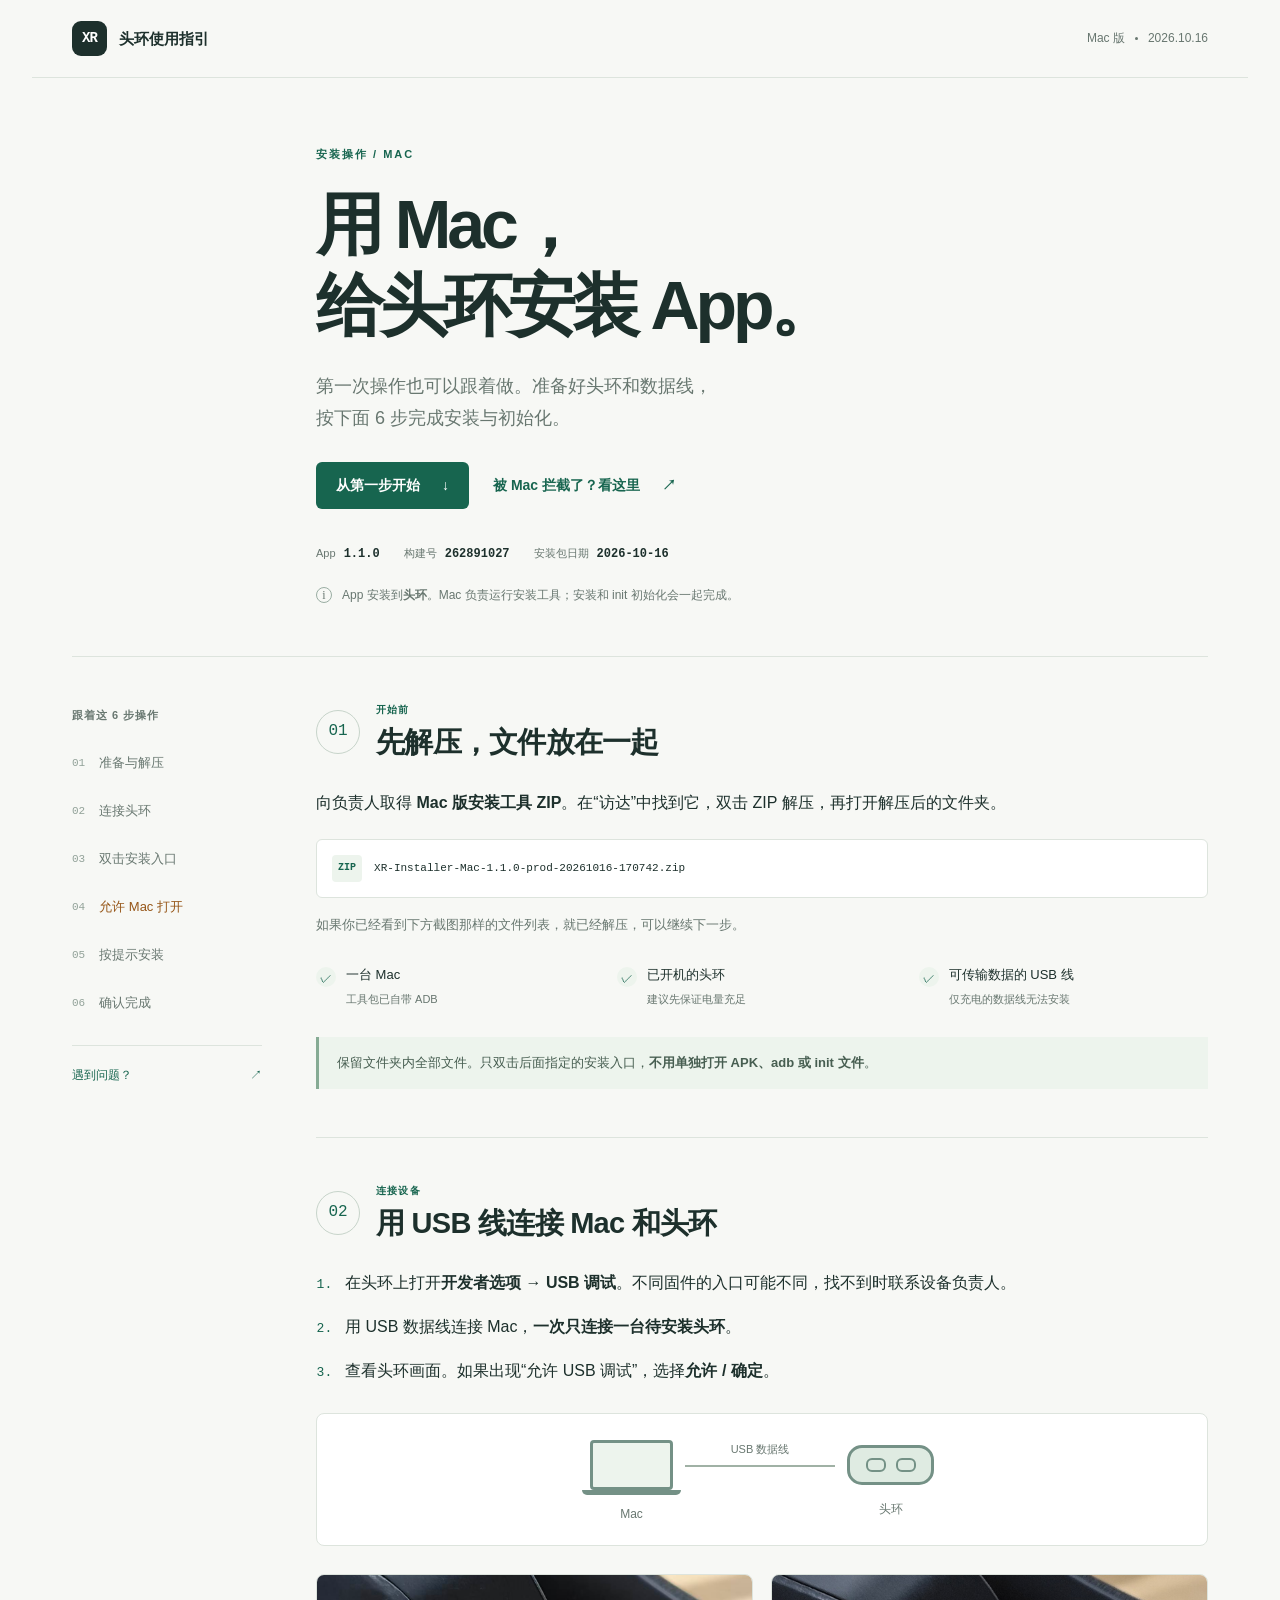
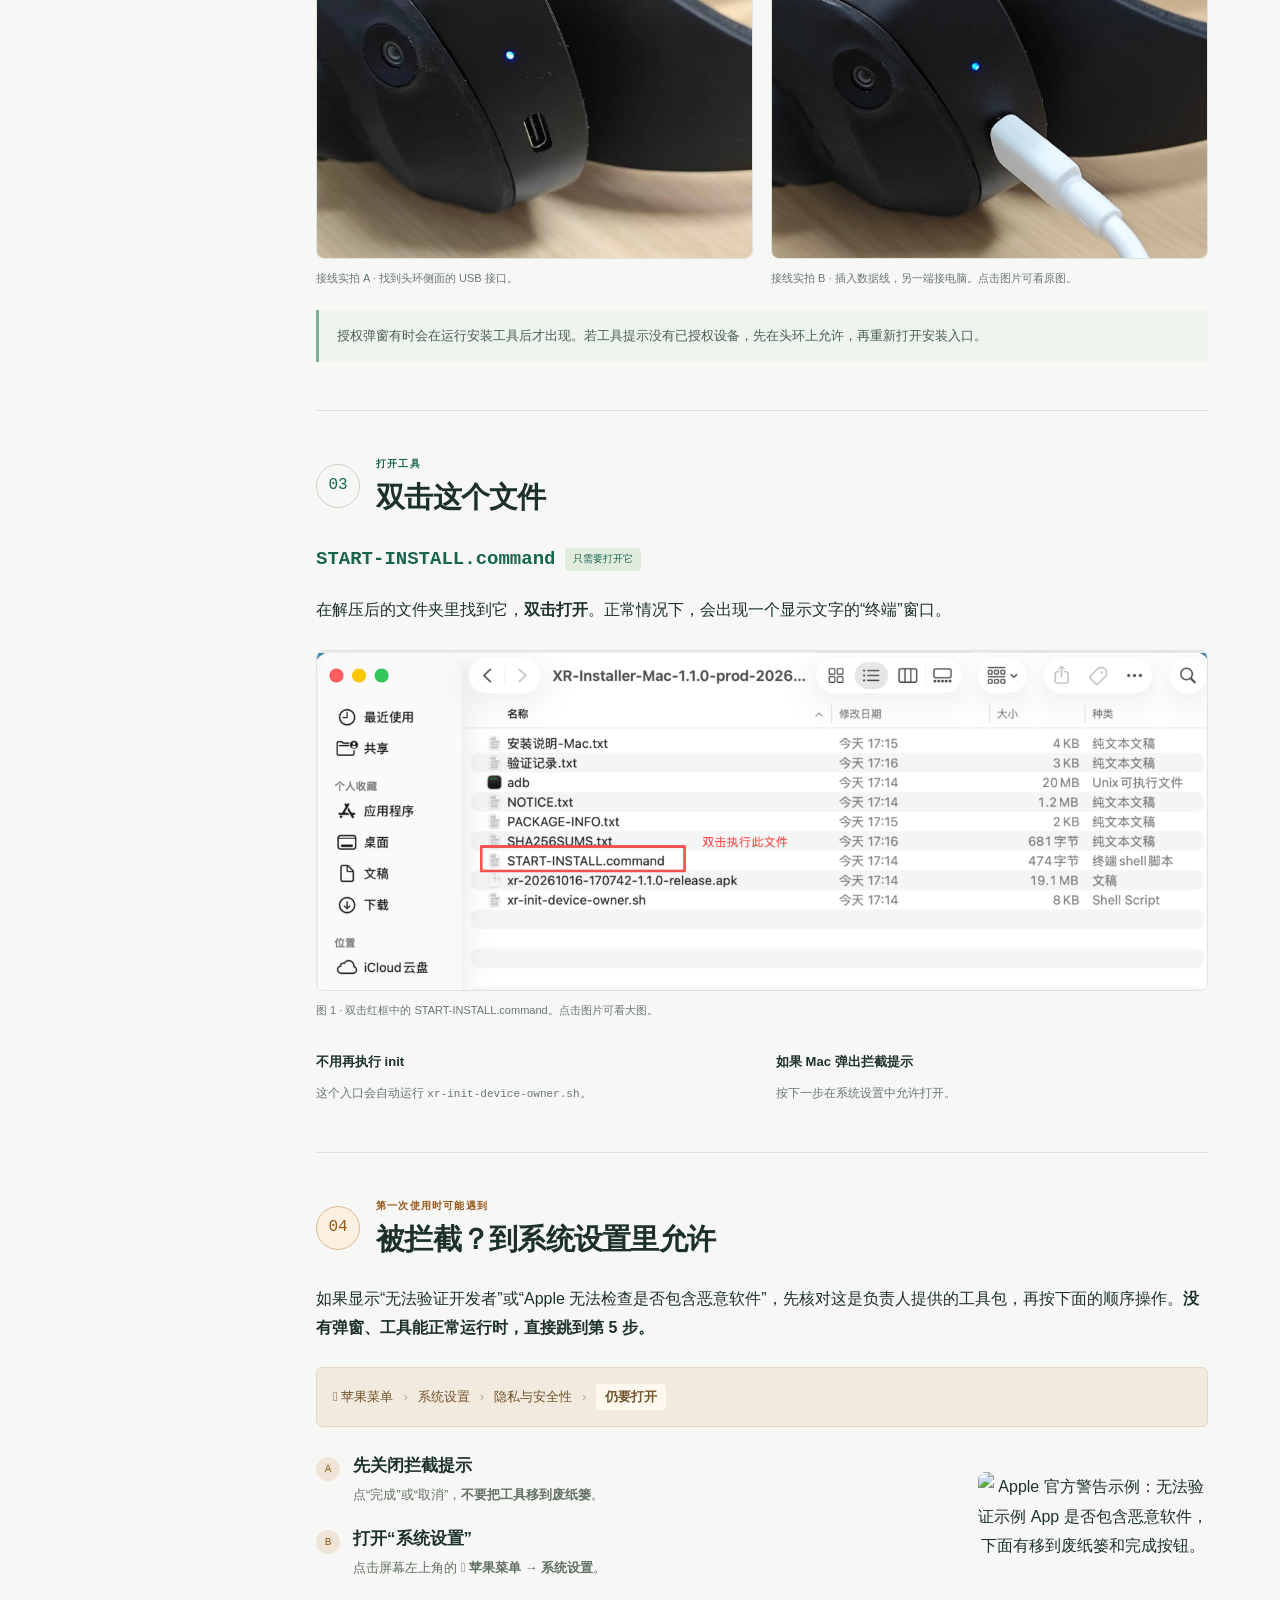
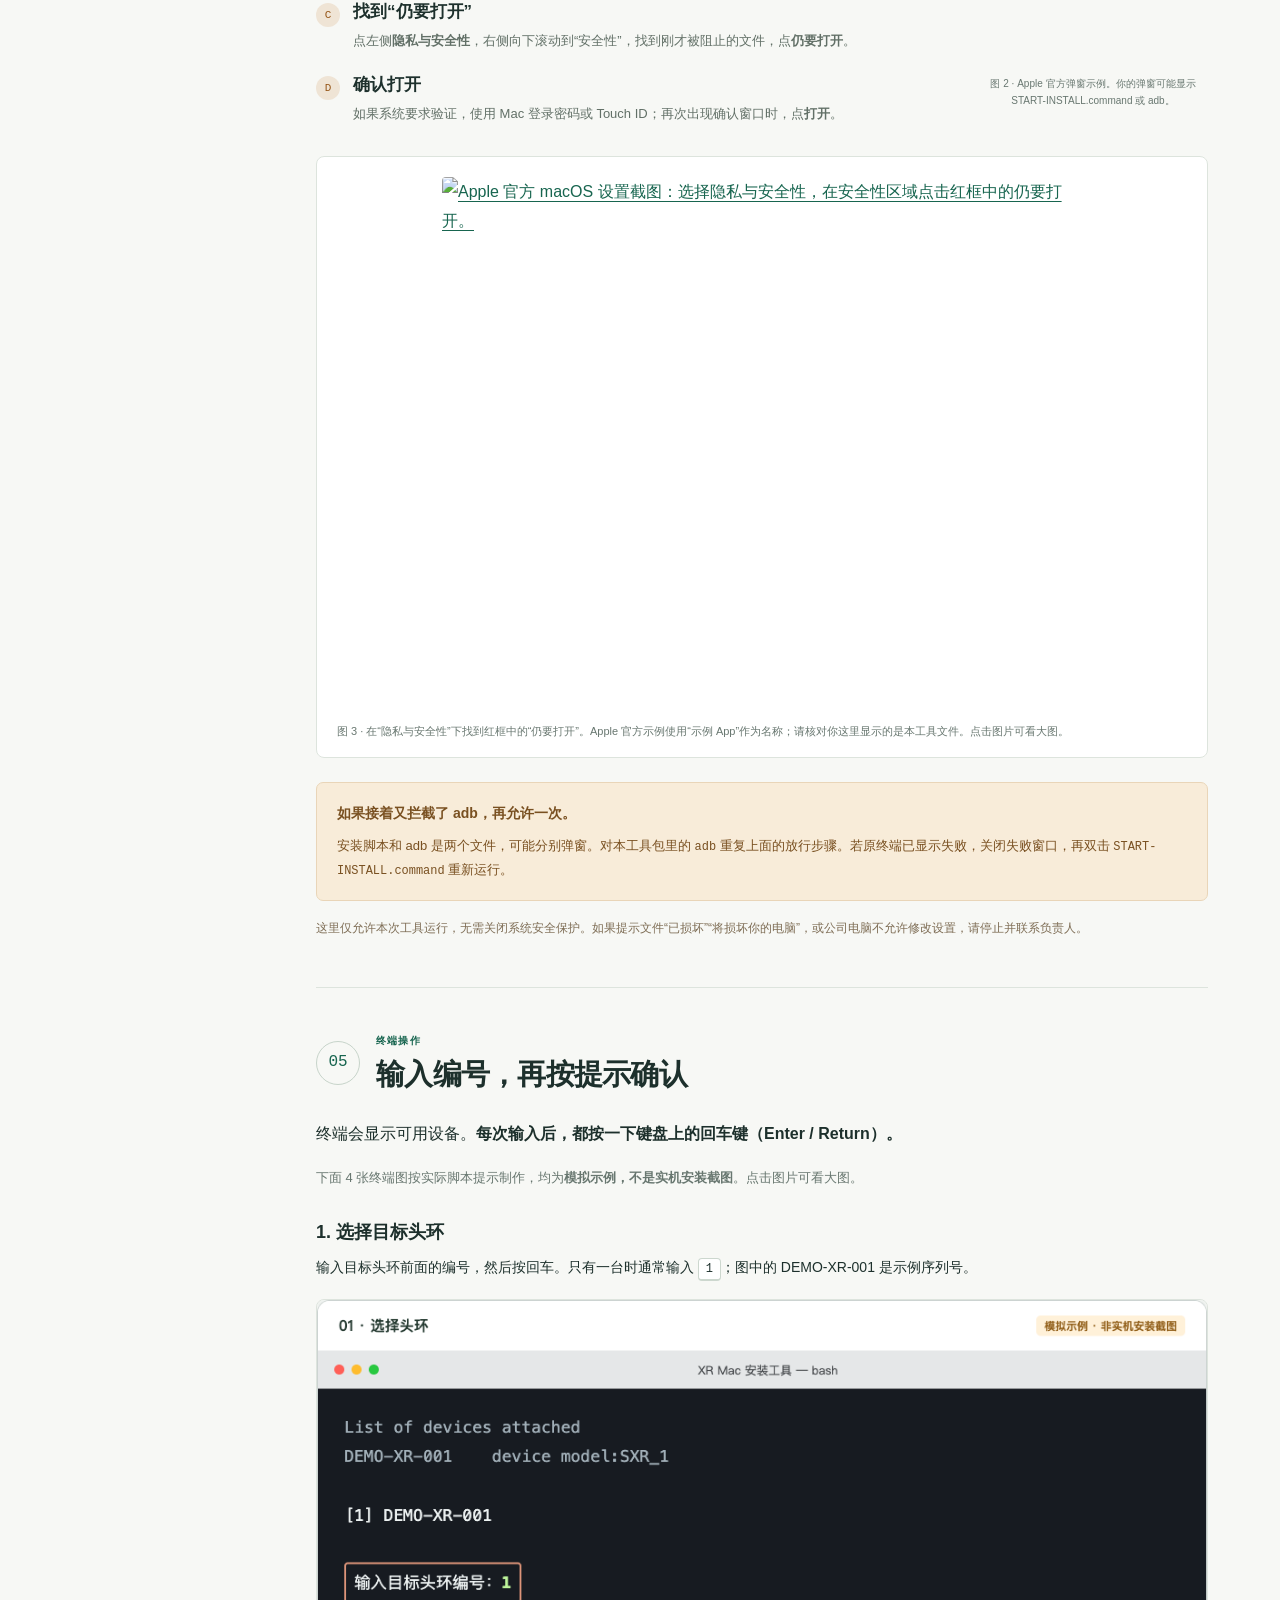
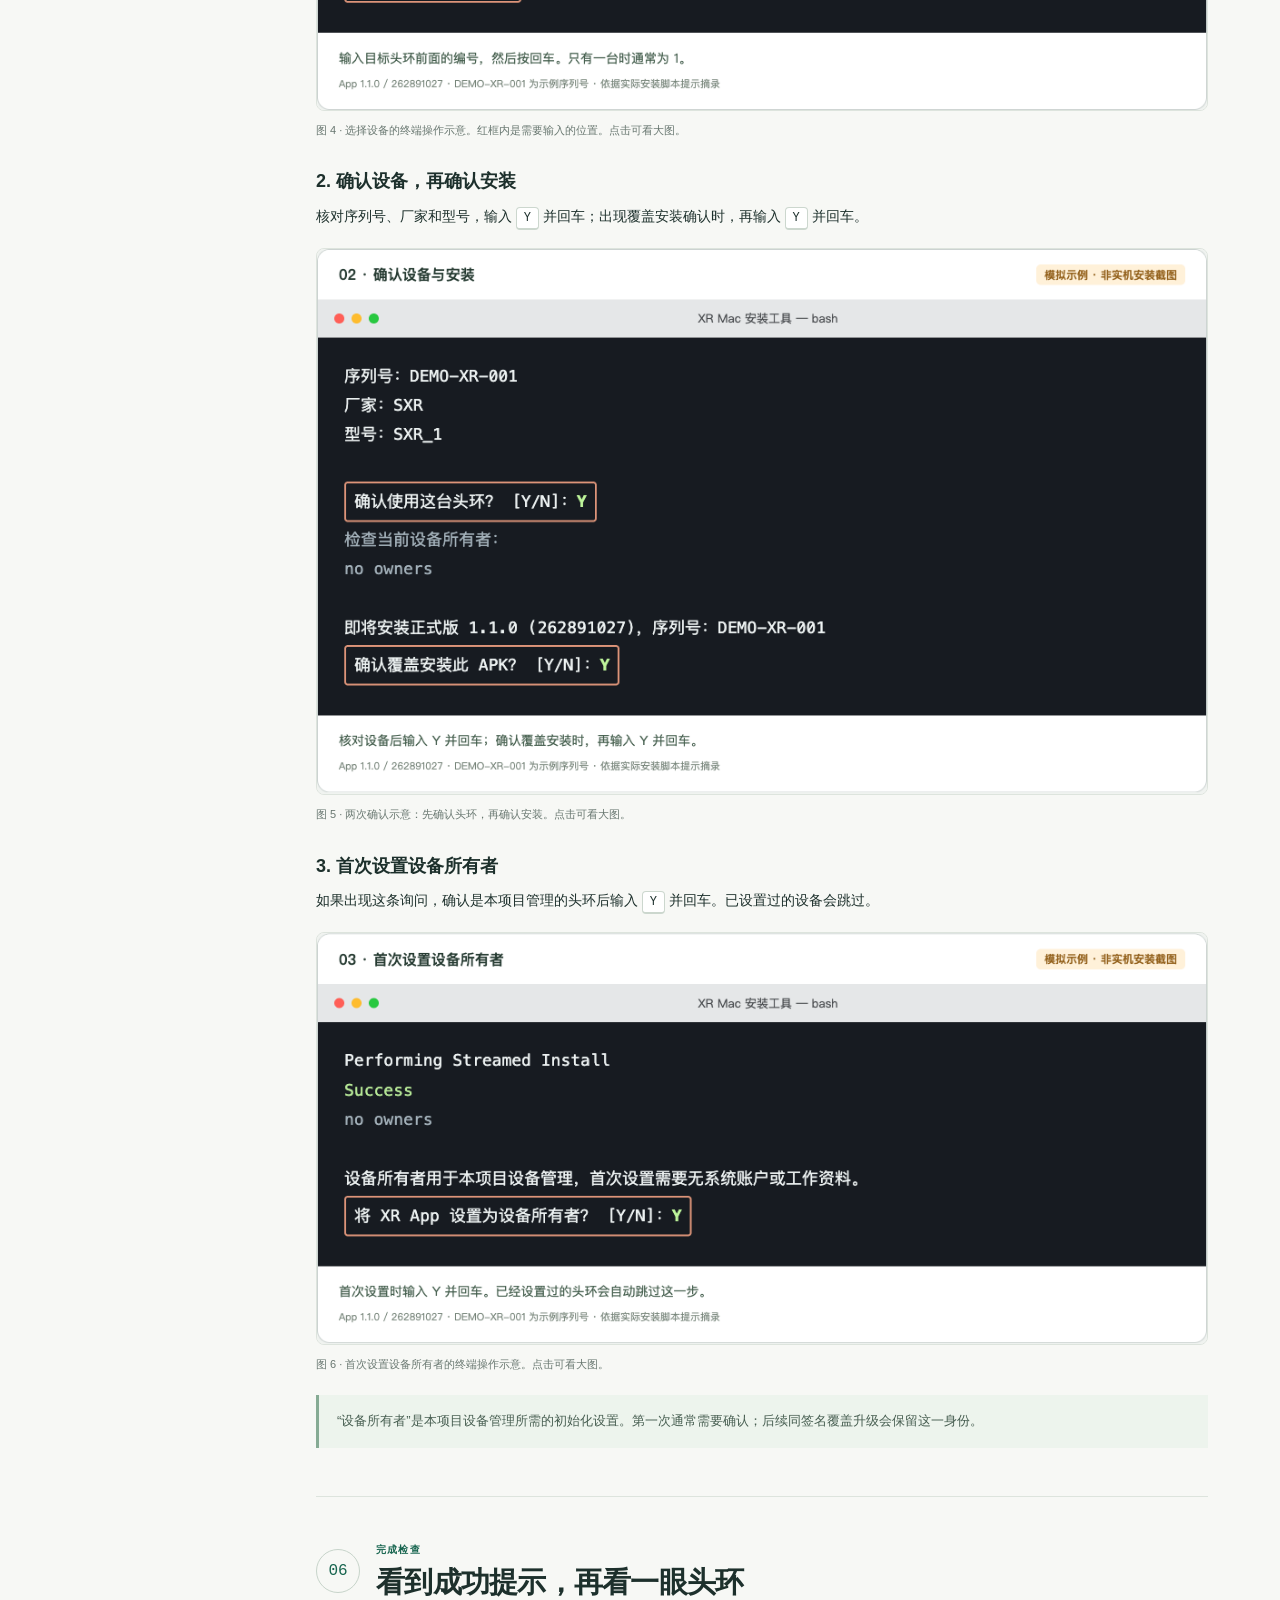
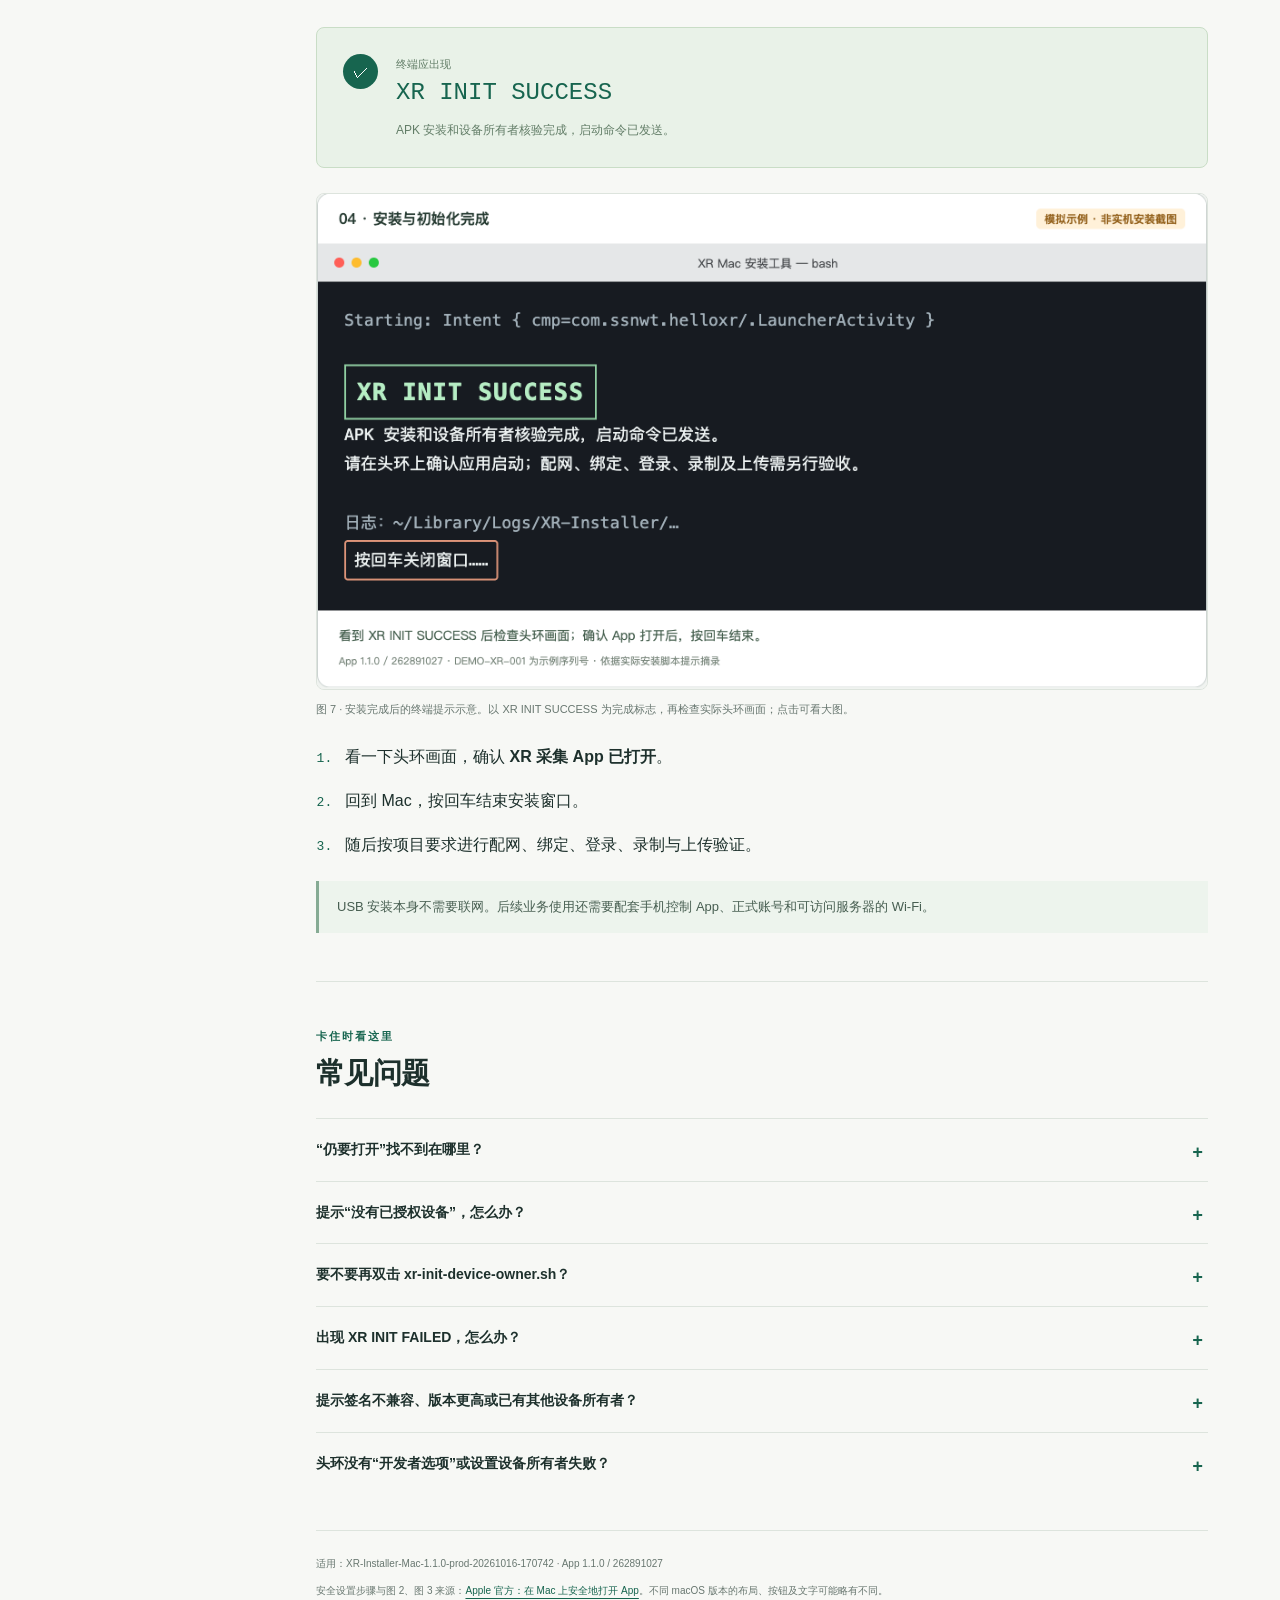
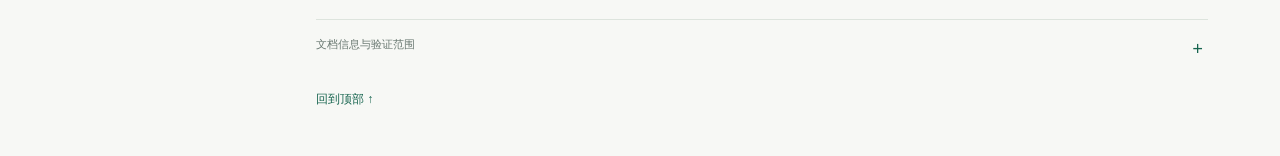
==== commit 6ed5a672: "docs: 补充Mac终端安装与初始化操作示意图" ====
--- a/index.html
+++ b/index.html
@@ -7,7 +7,7 @@
   <meta name="theme-color" content="#f7f8f5">
   <title>Mac 安装头环 App · 图文操作指引</title>
   <link rel="icon" href="data:image/svg+xml,%3Csvg xmlns='http://www.w3.org/2000/svg' viewBox='0 0 64 64'%3E%3Crect width='64' height='64' rx='14' fill='%231d302c'/%3E%3Ctext x='32' y='41' text-anchor='middle' fill='white' font-size='28' font-family='monospace'%3EXR%3C/text%3E%3C/svg%3E">
-  <link rel="stylesheet" href="style.css">
+  <link rel="stylesheet" href="style.css?v=1.2">
 </head>
 <body>
   <a class="skip" href="#prepare">跳到安装步骤</a>
@@ -83,19 +83,14 @@
         <section class="step" id="install" aria-labelledby="install-title">
           <div class="step-heading"><span class="step-number">05</span><div><p class="step-kicker">终端操作</p><h2 id="install-title">输入编号，再按提示确认</h2></div></div>
           <p>终端会显示可用设备。<strong>每次输入后，都按一下键盘上的回车键（Enter / Return）。</strong></p>
-          <div class="terminal" role="img" aria-label="终端交互示意，非真实安装记录：输入目标头环编号 1，之后依次输入 Y 确认设备、安装和首次设备所有者设置。"><div class="terminal-bar"><span></span><span></span><span></span><small>操作示意 · 非真实安装记录</small></div><pre><span class="terminal-muted">[1] 你的头环序列号</span>
-
-输入目标头环编号：<em>1</em>   <span class="terminal-muted">← 按回车</span>
-确认使用这台头环？[Y/N]：<em>Y</em>
-确认覆盖安装此 APK？[Y/N]：<em>Y</em>
-将 XR App 设置为设备所有者？[Y/N]：<em>Y</em></pre></div>
-          <ol class="actions"><li><strong>选设备：</strong>输入列表里目标头环前面的编号。只有一台时通常输入 <kbd>1</kbd>。</li><li><strong>确认设备：</strong>核对序列号、厂家和型号后，输入 <kbd>Y</kbd>。</li><li><strong>确认安装：</strong>确认使用本次正式包后，输入 <kbd>Y</kbd>，等待安装。</li><li><strong>首次初始化：</strong>若提示设置设备所有者，确认是本项目管理的头环后输入 <kbd>Y</kbd>。已设置过的会跳过。</li></ol>
+          <p class="muted">下面 4 张终端图按实际脚本提示制作，均为<strong>模拟示例，不是实机安装截图</strong>。点击图片可看大图。</p><div class="terminal-walkthrough"><h3>1. 选择目标头环</h3><p>输入目标头环前面的编号，然后按回车。只有一台时通常输入 <kbd>1</kbd>；图中的 DEMO-XR-001 是示例序列号。</p><figure class="figure"><a href="assets/mac-terminal-01-device.png" target="_blank" rel="noopener"><img loading="lazy" src="assets/mac-terminal-01-device.png" width="980" height="451" alt="Mac 终端操作示意：在输入目标头环编号处输入 1 并按回车。"></a><figcaption>图 4 · 选择设备的终端操作示意。红框内是需要输入的位置。点击可看大图。</figcaption></figure><h3>2. 确认设备，再确认安装</h3><p>核对序列号、厂家和型号，输入 <kbd>Y</kbd> 并回车；出现覆盖安装确认时，再输入 <kbd>Y</kbd> 并回车。</p><figure class="figure"><a href="assets/mac-terminal-02-install.png" target="_blank" rel="noopener"><img loading="lazy" src="assets/mac-terminal-02-install.png" width="980" height="600" alt="Mac 终端操作示意：确认使用这台头环时输入 Y，确认覆盖安装 APK 时再次输入 Y。"></a><figcaption>图 5 · 两次确认示意：先确认头环，再确认安装。点击可看大图。</figcaption></figure><h3>3. 首次设置设备所有者</h3><p>如果出现这条询问，确认是本项目管理的头环后输入 <kbd>Y</kbd> 并回车。已设置过的设备会跳过。</p><figure class="figure"><a href="assets/mac-terminal-03-owner.png" target="_blank" rel="noopener"><img loading="lazy" src="assets/mac-terminal-03-owner.png" width="980" height="452" alt="Mac 终端操作示意：将 XR App 设置为设备所有者时输入 Y；已设置过的设备自动跳过。"></a><figcaption>图 6 · 首次设置设备所有者的终端操作示意。点击可看大图。</figcaption></figure></div>
           <p class="tip">“设备所有者”是本项目设备管理所需的初始化设置。第一次通常需要确认；后续同签名覆盖升级会保留这一身份。</p>
         </section>
 
         <section class="step" id="finish" aria-labelledby="finish-title">
           <div class="step-heading"><span class="step-number">06</span><div><p class="step-kicker">完成检查</p><h2 id="finish-title">看到成功提示，再看一眼头环</h2></div></div>
           <div class="success-panel"><span class="success-icon" aria-hidden="true">✓</span><div><p>终端应出现</p><code>XR INIT SUCCESS</code><span>APK 安装和设备所有者核验完成，启动命令已发送。</span></div></div>
+          <figure class="figure"><a href="assets/mac-terminal-04-success.png" target="_blank" rel="noopener"><img loading="lazy" src="assets/mac-terminal-04-success.png" width="980" height="545" alt="Mac 终端完成提示示意：XR INIT SUCCESS，检查头环应用启动后按回车关闭窗口。"></a><figcaption>图 7 · 安装完成后的终端提示示意。以 XR INIT SUCCESS 为完成标志，再检查实际头环画面；点击可看大图。</figcaption></figure>
           <ol class="actions"><li>看一下头环画面，确认 <strong>XR 采集 App 已打开</strong>。</li><li>回到 Mac，按回车结束安装窗口。</li><li>随后按项目要求进行配网、绑定、登录、录制与上传验证。</li></ol>
           <p class="tip">USB 安装本身不需要联网。后续业务使用还需要配套手机控制 App、正式账号和可访问服务器的 Wi-Fi。</p>
         </section>
@@ -108,7 +103,7 @@
           <details><summary>提示签名不兼容、版本更高或已有其他设备所有者？</summary><p>停止操作，将错误信息交给负责人。本工具遇到这些情况会停止，不会自动卸载旧应用或强制降级。</p></details>
           <details><summary>头环没有“开发者选项”或设置设备所有者失败？</summary><p>不同固件的开放方式可能不同，请联系设备负责人；首次设置设备所有者还会受到系统账户、工作资料和固件策略限制。不要自行恢复出厂。</p></details>
         </section>
-        <footer class="footer"><p>适用：XR-Installer-Mac-1.1.0-prod-20261016-170742 · App 1.1.0 / 262891027</p><p>安全设置步骤与图 2、图 3 来源：<a href="https://support.apple.com/zh-cn/102445" target="_blank" rel="noopener">Apple 官方：在 Mac 上安全地打开 App</a>。不同 macOS 版本的布局、按钮及文字可能略有不同。</p><details class="document-info"><summary>文档信息与验证范围</summary><p>文档：XR 头环 App Mac 安装图文指引 · 编号 XR-MAC-GUIDE-001 · 版本 1.1 · 日期 2026-10-16。编制：AI 辅助；人工评审与批准：待确认。依据：当前安装脚本、安装包版本信息、用户提供的 Finder 截图、Windows 原教程中的接线照片及 Apple 官方帮助。</p><p>Mac 安装工具已完成本机预检与 29 项模拟检查；未执行真实头环安装、业务功能验收或在本机复现安全拦截。接线照片来自用户提供的 Windows 教程；图 1 为用户提供的实际文件截图，图 2、3 为 Apple 官方界面示例，终端内容为操作示意。</p><p>本页提供操作说明；安装工具 ZIP 请向负责人获取。</p></details><a class="back-top" href="#top">回到顶部 ↑</a></footer>
+        <footer class="footer"><p>适用：XR-Installer-Mac-1.1.0-prod-20261016-170742 · App 1.1.0 / 262891027</p><p>安全设置步骤与图 2、图 3 来源：<a href="https://support.apple.com/zh-cn/102445" target="_blank" rel="noopener">Apple 官方：在 Mac 上安全地打开 App</a>。不同 macOS 版本的布局、按钮及文字可能略有不同。</p><details class="document-info"><summary>文档信息与验证范围</summary><p>文档：XR 头环 App Mac 安装图文指引 · 编号 XR-MAC-GUIDE-001 · 版本 1.2 · 日期 2026-10-16。编制：AI 辅助；人工评审与批准：待确认。依据：当前安装脚本、安装包版本信息、用户提供的 Finder 截图、Windows 原教程中的接线照片及 Apple 官方帮助。</p><p>Mac 安装工具已完成本机预检与 29 项模拟检查；未执行真实头环安装、业务功能验收或在本机复现安全拦截。接线照片来自用户提供的 Windows 教程；图 1 为用户提供的实际文件截图，图 2、3 为 Apple 官方界面示例，终端图为按实际脚本提示制作的模拟示例，不是实机安装截图。</p><p>本页提供操作说明；安装工具 ZIP 请向负责人获取。</p></details><a class="back-top" href="#top">回到顶部 ↑</a></footer>
       </div>
     </div>
   </main>
--- a/style.css
+++ b/style.css
@@ -8,3 +8,5 @@
 .settings-figure img{width:100%}
 .photo-pair{display:grid;grid-template-columns:1fr 1fr;gap:18px;margin-top:24px}.photo-pair .figure{margin:0;min-width:0}.photo-pair img{width:100%;height:285px;object-fit:cover;object-position:50% 43%}.windows-entry img{width:100%;max-width:650px;margin:auto}.windows-entry{padding:15px;background:white;border:1px solid var(--line);border-radius:8px}.windows-entry img{border:none}.windows-entry figcaption{padding:0 4px}@media(max-width:720px){.photo-pair{gap:10px}.photo-pair img{height:205px}.photo-pair figcaption{font-size:10px}.windows-entry{padding:9px}.windows-entry figcaption{padding:0}.terminal pre{white-space:pre-wrap;overflow-wrap:anywhere}.hero h1{font-size:44px}}
 @media(prefers-reduced-motion:reduce){html{scroll-behavior:auto}}@media print{body{background:#fff;font-size:11pt}.topbar{padding:0;height:55px}main{padding:0}.hero{padding:30px 0}.hero h1{font-size:35pt}.hero-actions,.contents,.back-top{display:none}.guide-layout{display:block}.step{padding:25px 0}figure,.terminal,.callout,.success-panel{break-inside:avoid}.figure img{max-height:560px;object-fit:contain}details>p{display:block}.footer{padding-bottom:0}}
+
+.terminal-walkthrough h3{margin:30px 0 10px;font-size:18px}.terminal-walkthrough>p{font-size:14px}.terminal-walkthrough .figure{margin-top:16px}
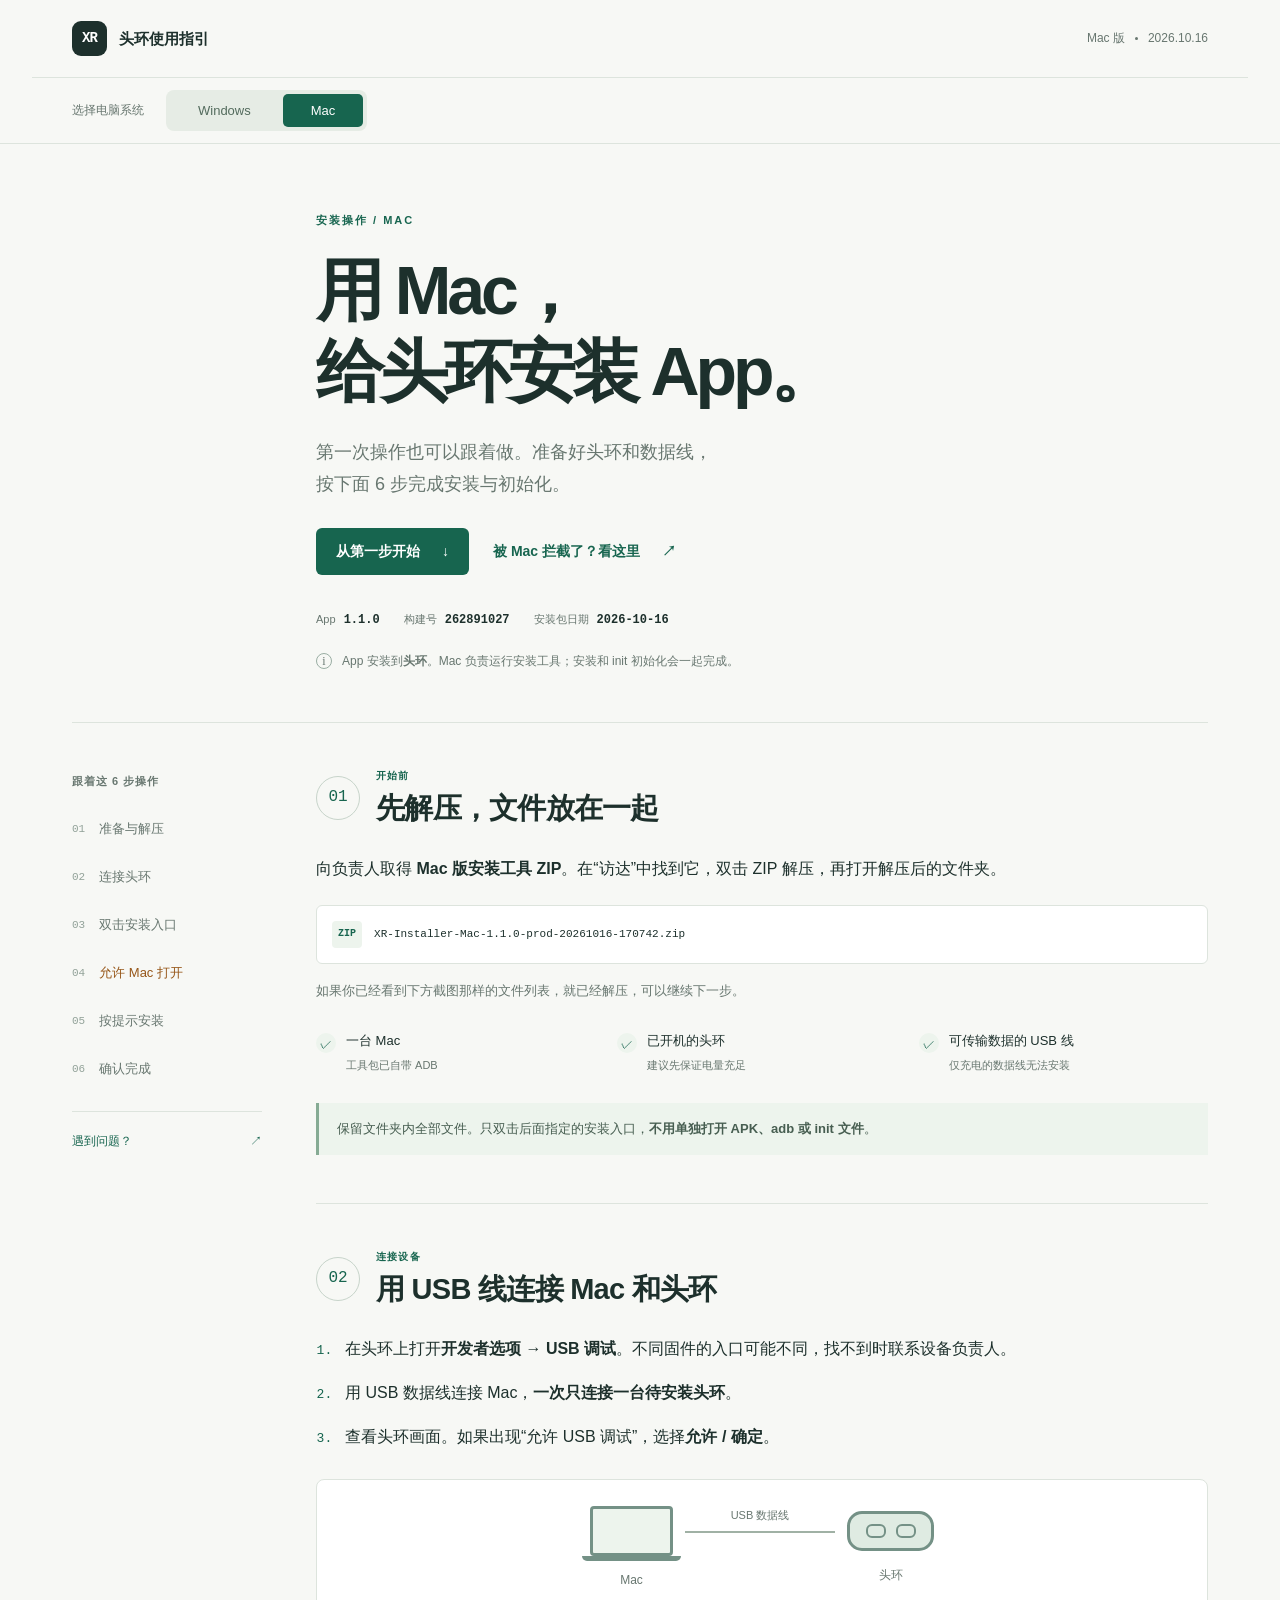
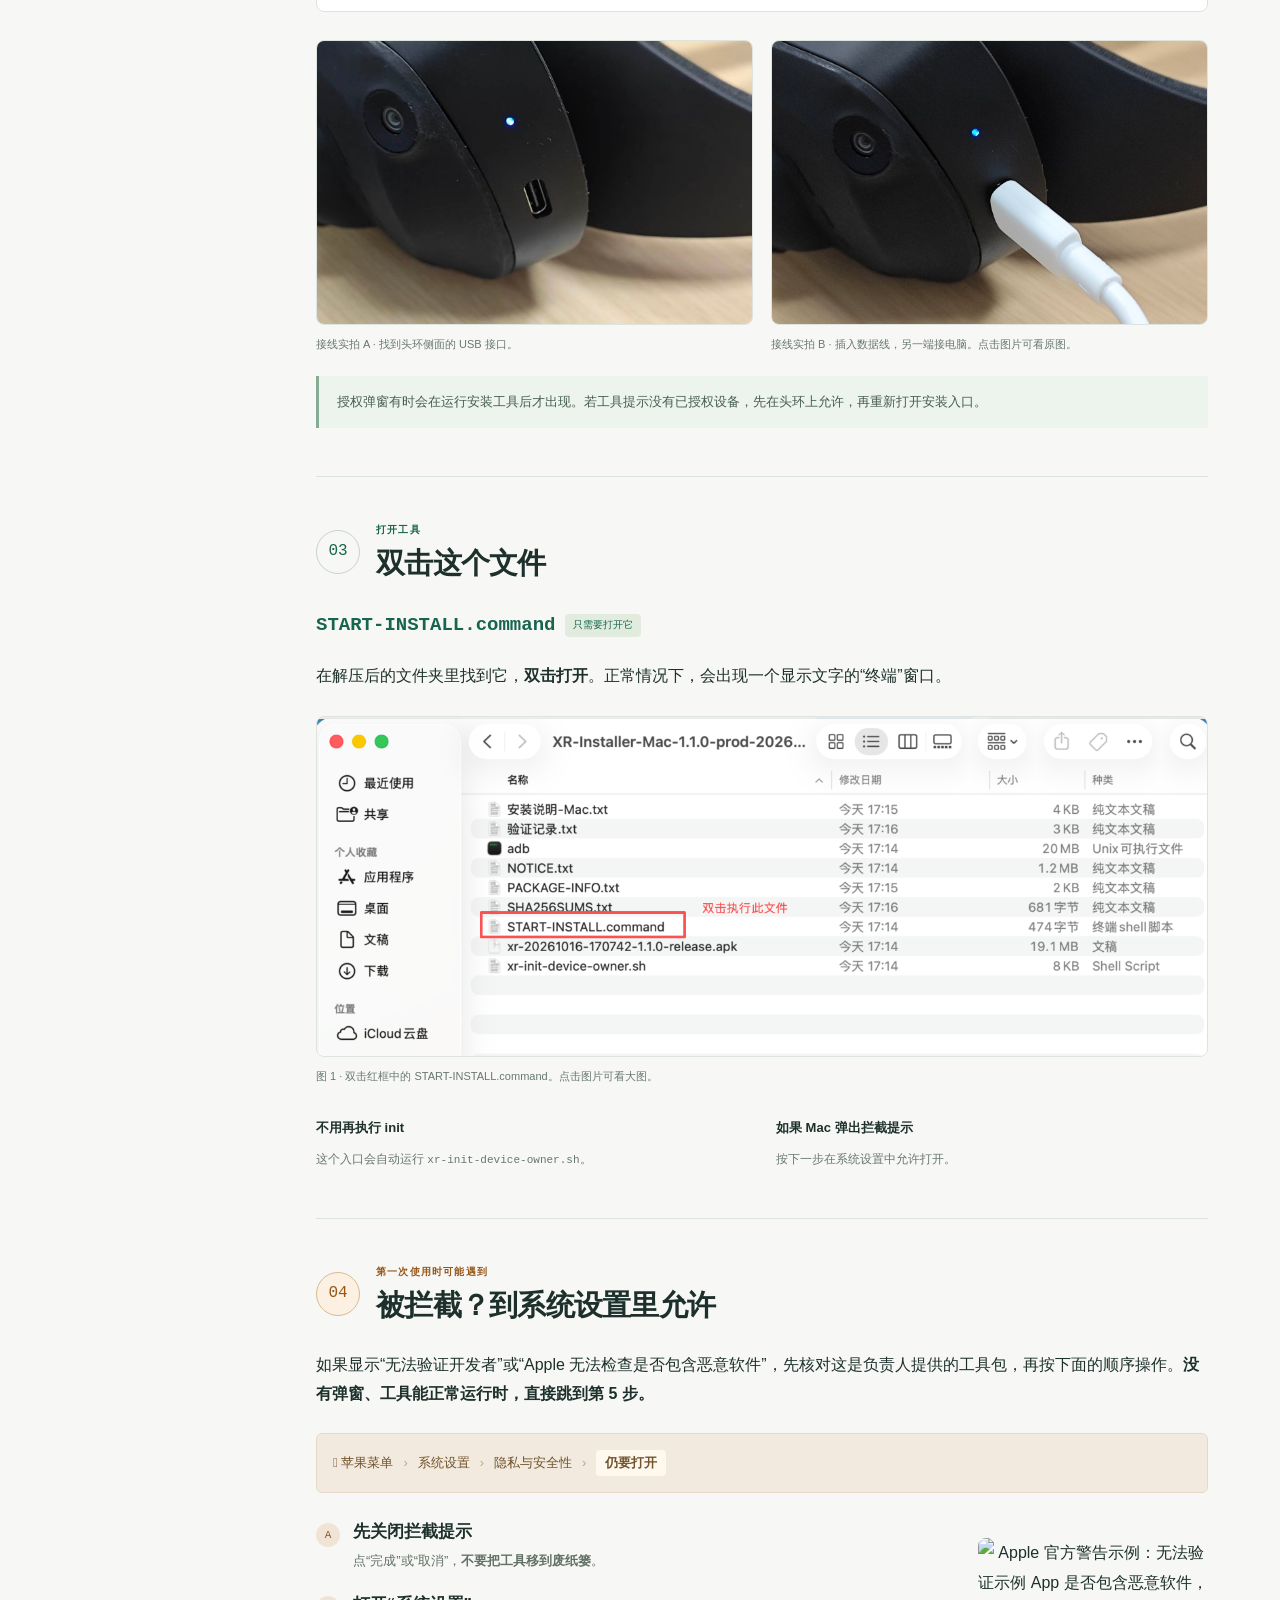
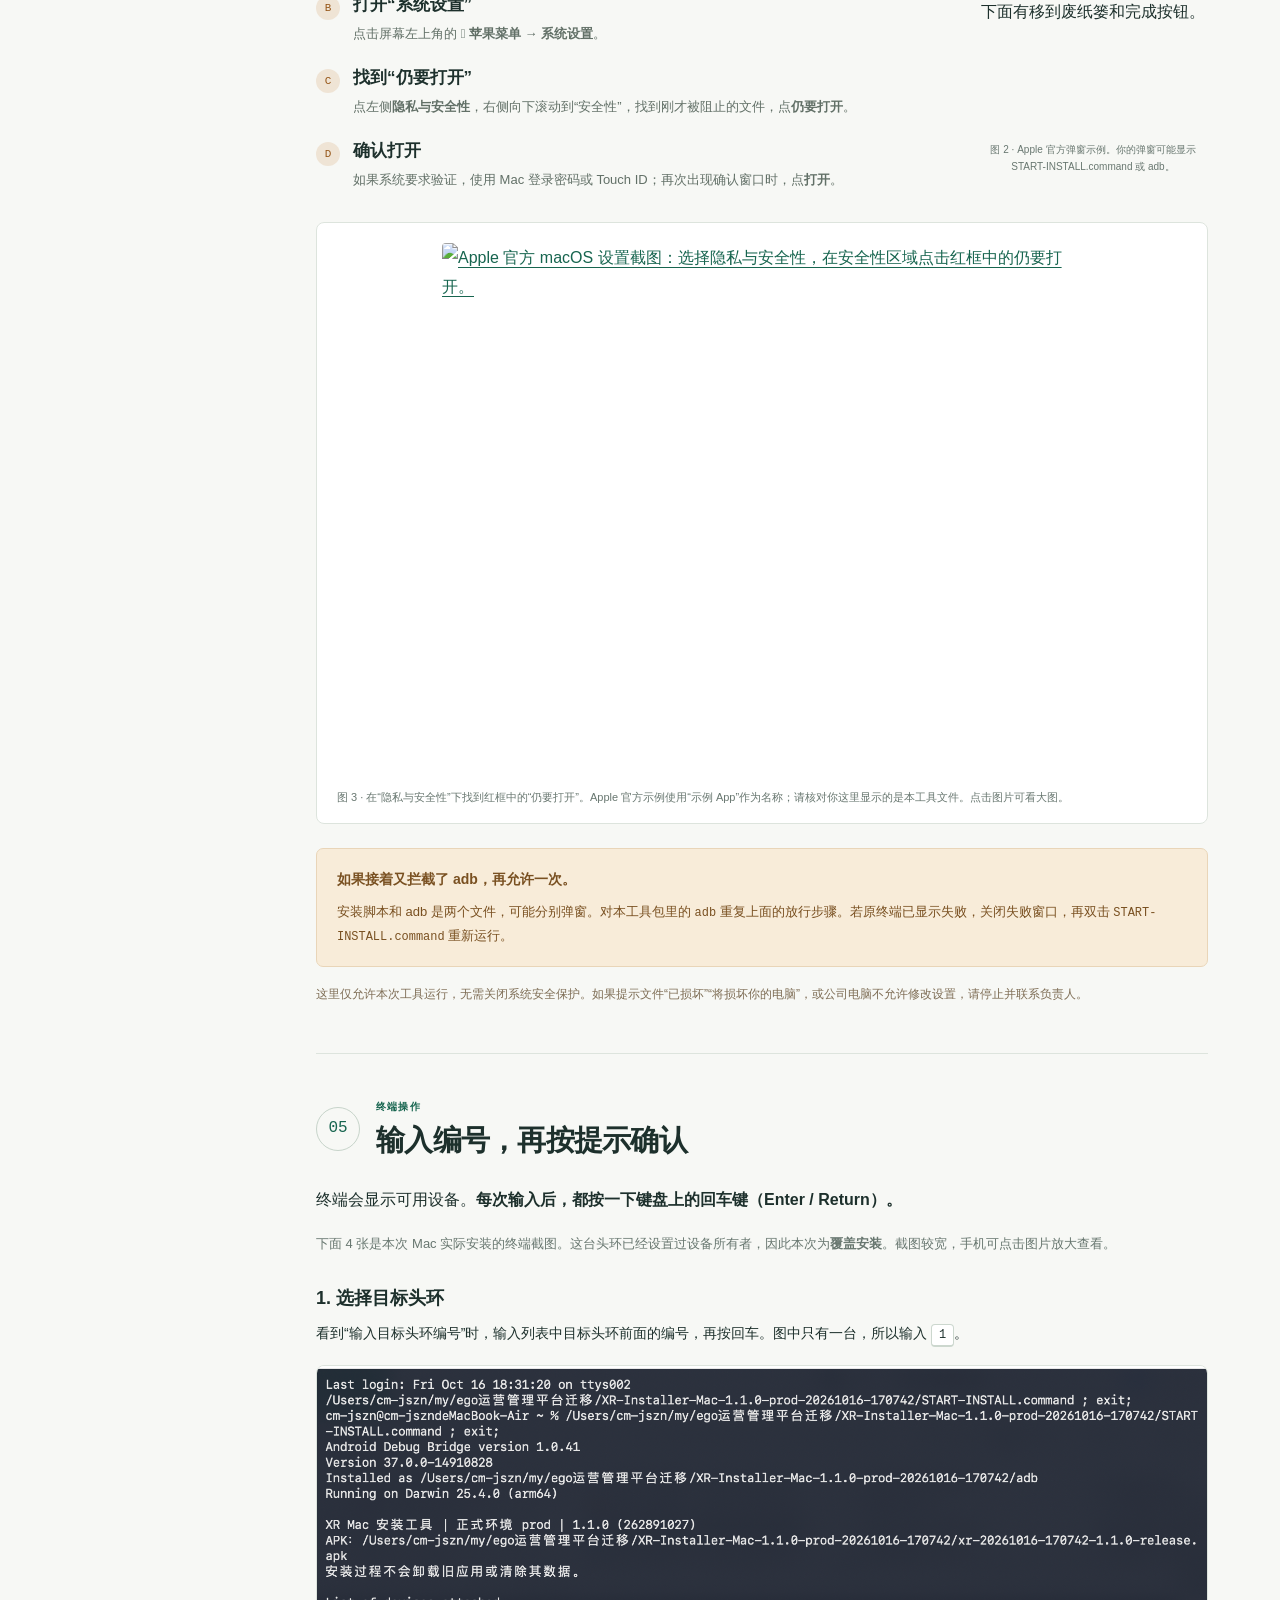
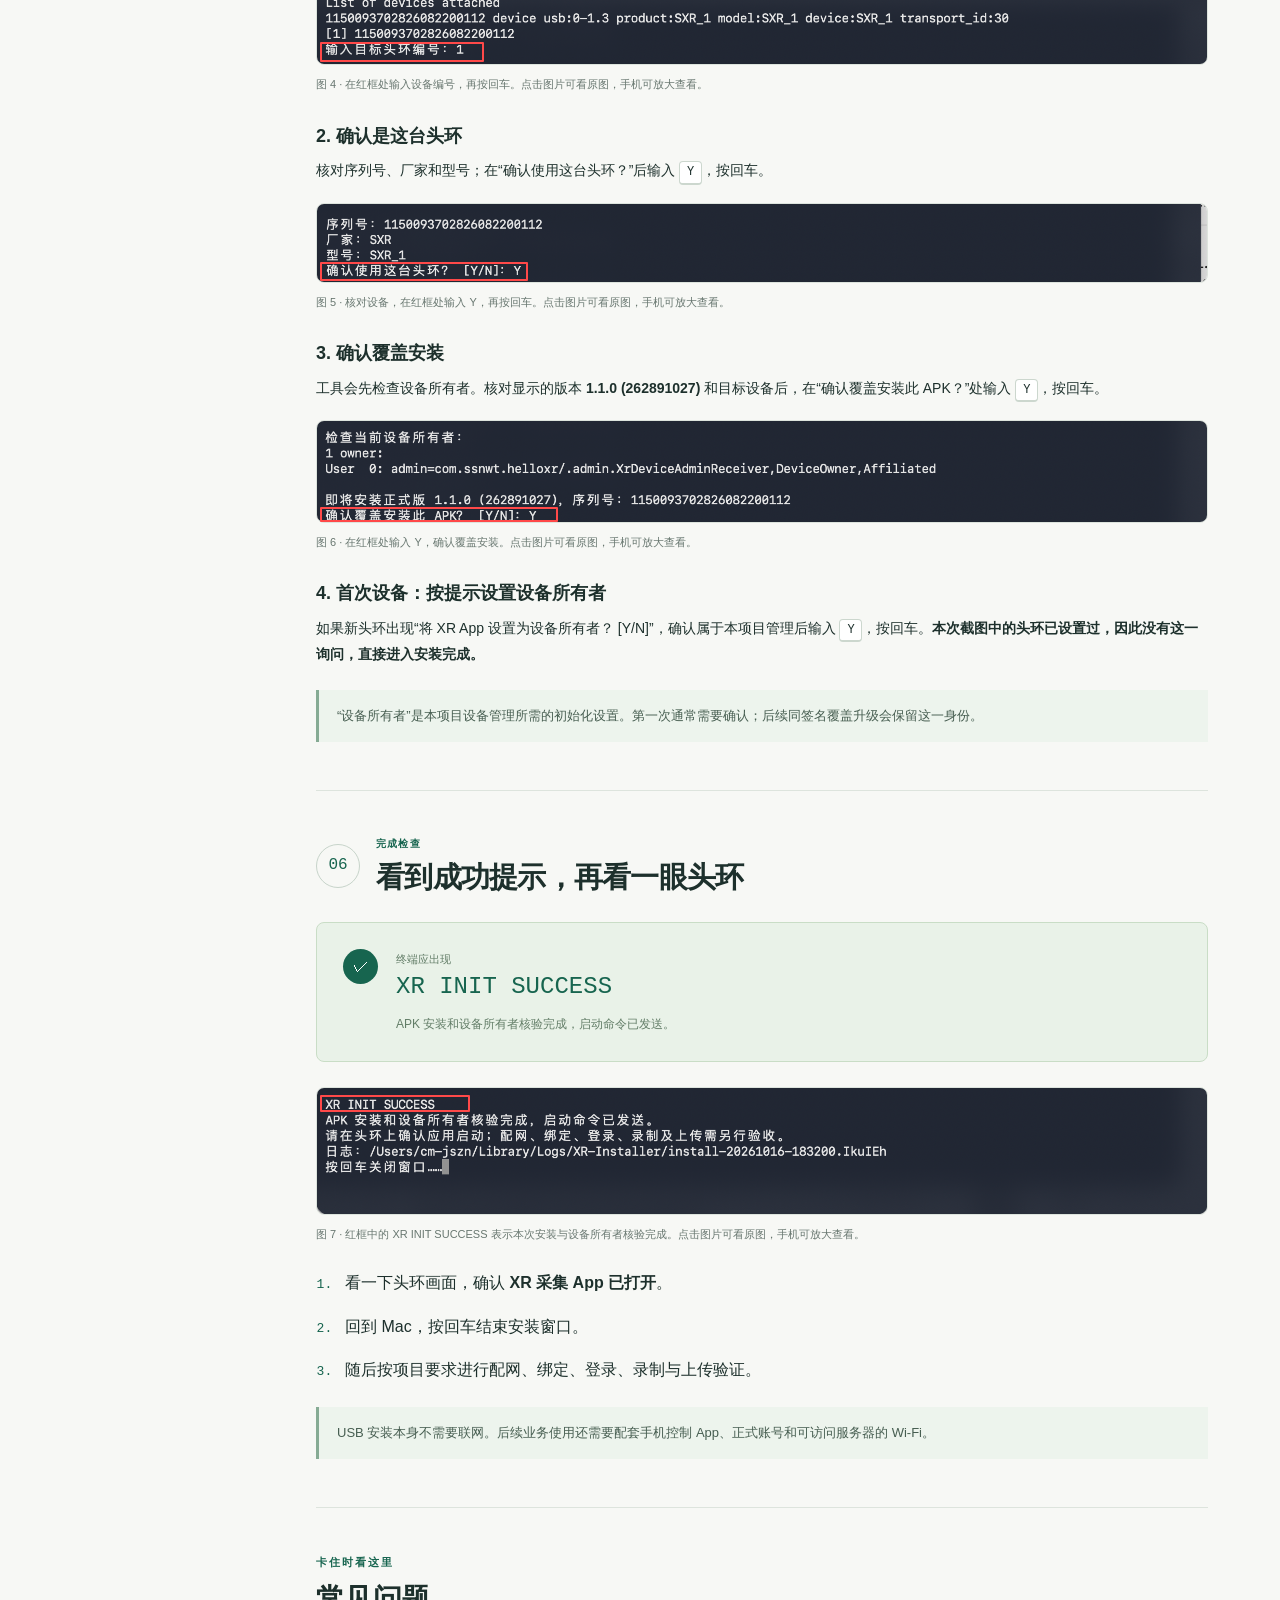
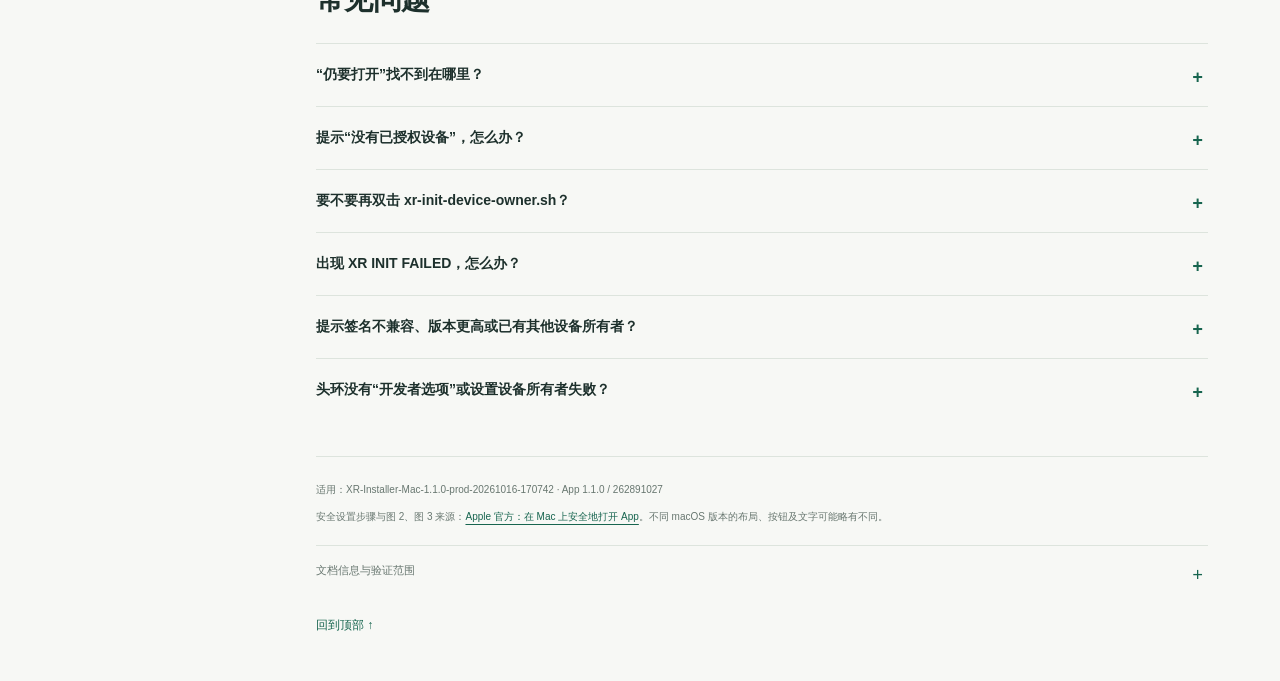
==== commit d281bffa: "docs: 合并双平台教程并替换实际安装截图和红框标注" ====
--- a/index.html
+++ b/index.html
@@ -5,17 +5,19 @@
   <meta name="viewport" content="width=device-width,initial-scale=1">
   <meta name="description" content="面向首次操作的 XR 头环 App Mac 安装指引：解压、USB 调试、双击安装、macOS 隐私与安全性放行及初始化。">
   <meta name="theme-color" content="#f7f8f5">
-  <title>Mac 安装头环 App · 图文操作指引</title>
+  <title>头环 App 安装图文指引 · Windows / Mac</title>
   <link rel="icon" href="data:image/svg+xml,%3Csvg xmlns='http://www.w3.org/2000/svg' viewBox='0 0 64 64'%3E%3Crect width='64' height='64' rx='14' fill='%231d302c'/%3E%3Ctext x='32' y='41' text-anchor='middle' fill='white' font-size='28' font-family='monospace'%3EXR%3C/text%3E%3C/svg%3E">
-  <link rel="stylesheet" href="style.css?v=1.2">
+  <link rel="stylesheet" href="style.css?v=2.0">
 </head>
 <body>
-  <a class="skip" href="#prepare">跳到安装步骤</a>
-  <header class="topbar">
+<a class="skip" id="skip-guide" href="#prepare">跳到安装步骤</a>
+<header class="topbar">
     <a class="brand" href="#top" aria-label="回到页首"><span class="brand-mark">XR</span><span>头环使用指引</span></a>
-    <span class="edition">Mac 版 <span class="dot"></span> 2026.10.16</span>
+    <span class="edition"><span id="platform-label">Mac 版</span> <span class="dot"></span> 2026.10.16</span>
   </header>
-  <main id="top">
+<div class="platform-tabs"><div class="platform-tabs-inner"><span class="platform-prompt">选择电脑系统</span><div class="platform-tablist" role="tablist" aria-label="安装教程平台"><button id="tab-windows" type="button" role="tab" aria-controls="guide-windows" aria-selected="false" tabindex="-1">Windows</button><button id="tab-mac" type="button" role="tab" aria-controls="guide-mac" aria-selected="true">Mac</button></div></div></div>
+<main id="top">
+<div id="guide-mac" class="guide-panel" role="tabpanel" aria-labelledby="tab-mac">
     <section class="hero" aria-labelledby="page-title">
       <p class="eyebrow">安装操作 / MAC</p>
       <h1 id="page-title">用 Mac，<br>给头环安装 App。</h1>
@@ -83,14 +85,20 @@
         <section class="step" id="install" aria-labelledby="install-title">
           <div class="step-heading"><span class="step-number">05</span><div><p class="step-kicker">终端操作</p><h2 id="install-title">输入编号，再按提示确认</h2></div></div>
           <p>终端会显示可用设备。<strong>每次输入后，都按一下键盘上的回车键（Enter / Return）。</strong></p>
-          <p class="muted">下面 4 张终端图按实际脚本提示制作，均为<strong>模拟示例，不是实机安装截图</strong>。点击图片可看大图。</p><div class="terminal-walkthrough"><h3>1. 选择目标头环</h3><p>输入目标头环前面的编号，然后按回车。只有一台时通常输入 <kbd>1</kbd>；图中的 DEMO-XR-001 是示例序列号。</p><figure class="figure"><a href="assets/mac-terminal-01-device.png" target="_blank" rel="noopener"><img loading="lazy" src="assets/mac-terminal-01-device.png" width="980" height="451" alt="Mac 终端操作示意：在输入目标头环编号处输入 1 并按回车。"></a><figcaption>图 4 · 选择设备的终端操作示意。红框内是需要输入的位置。点击可看大图。</figcaption></figure><h3>2. 确认设备，再确认安装</h3><p>核对序列号、厂家和型号，输入 <kbd>Y</kbd> 并回车；出现覆盖安装确认时，再输入 <kbd>Y</kbd> 并回车。</p><figure class="figure"><a href="assets/mac-terminal-02-install.png" target="_blank" rel="noopener"><img loading="lazy" src="assets/mac-terminal-02-install.png" width="980" height="600" alt="Mac 终端操作示意：确认使用这台头环时输入 Y，确认覆盖安装 APK 时再次输入 Y。"></a><figcaption>图 5 · 两次确认示意：先确认头环，再确认安装。点击可看大图。</figcaption></figure><h3>3. 首次设置设备所有者</h3><p>如果出现这条询问，确认是本项目管理的头环后输入 <kbd>Y</kbd> 并回车。已设置过的设备会跳过。</p><figure class="figure"><a href="assets/mac-terminal-03-owner.png" target="_blank" rel="noopener"><img loading="lazy" src="assets/mac-terminal-03-owner.png" width="980" height="452" alt="Mac 终端操作示意：将 XR App 设置为设备所有者时输入 Y；已设置过的设备自动跳过。"></a><figcaption>图 6 · 首次设置设备所有者的终端操作示意。点击可看大图。</figcaption></figure></div>
+          <p class="muted">下面 4 张是本次 Mac 实际安装的终端截图。这台头环已经设置过设备所有者，因此本次为<strong>覆盖安装</strong>。截图较宽，手机可点击图片放大查看。</p>
+          <div class="terminal-walkthrough">
+          <h3>1. 选择目标头环</h3><p>看到“输入目标头环编号”时，输入列表中目标头环前面的编号，再按回车。图中只有一台，所以输入 <kbd>1</kbd>。</p><figure class="figure"><a class="annotated-shot" href="assets/mac-real-01-device.png" target="_blank" rel="noopener"><img loading="lazy" src="assets/mac-real-01-device.png" width="1714" height="574" alt="Mac 实际安装截图：工具识别到一台 SXR_1 头环，在输入目标头环编号处输入 1。"><span class="shot-highlight" style="left:0.45%;top:92.3%;width:18.4%;height:6.5%" aria-hidden="true" title="输入设备编号"></span></a><figcaption>图 4 · 在红框处输入设备编号，再按回车。点击图片可看原图，手机可放大查看。</figcaption></figure>
+          <h3>2. 确认是这台头环</h3><p>核对序列号、厂家和型号；在“确认使用这台头环？”后输入 <kbd>Y</kbd>，按回车。</p><figure class="figure"><a class="annotated-shot" href="assets/mac-real-02-confirm-device.png" target="_blank" rel="noopener"><img loading="lazy" src="assets/mac-real-02-confirm-device.png" width="1730" height="152" alt="Mac 实际安装截图：核对厂家 SXR、型号 SXR_1 后，确认使用这台头环时输入 Y。"><span class="shot-highlight" style="left:0.45%;top:74.7%;width:23.3%;height:23%" aria-hidden="true" title="输入 Y 确认设备"></span></a><figcaption>图 5 · 核对设备，在红框处输入 Y，再按回车。点击图片可看原图，手机可放大查看。</figcaption></figure>
+          <h3>3. 确认覆盖安装</h3><p>工具会先检查设备所有者。核对显示的版本 <strong>1.1.0 (262891027)</strong> 和目标设备后，在“确认覆盖安装此 APK？”处输入 <kbd>Y</kbd>，按回车。</p><figure class="figure"><a class="annotated-shot" href="assets/mac-real-03-confirm-install.png" target="_blank" rel="noopener"><img loading="lazy" src="assets/mac-real-03-confirm-install.png" width="1714" height="194" alt="Mac 实际安装截图：设备所有者已是 XR App，安装版本为 1.1.0 构建号 262891027，确认覆盖安装时输入 Y。"><span class="shot-highlight" style="left:0.45%;top:84.5%;width:26.7%;height:15%" aria-hidden="true" title="输入 Y 确认安装"></span></a><figcaption>图 6 · 在红框处输入 Y，确认覆盖安装。点击图片可看原图，手机可放大查看。</figcaption></figure>
+          <h3>4. 首次设备：按提示设置设备所有者</h3><p>如果新头环出现“将 XR App 设置为设备所有者？ [Y/N]”，确认属于本项目管理后输入 <kbd>Y</kbd>，按回车。<strong>本次截图中的头环已设置过，因此没有这一询问，直接进入安装完成。</strong></p>
+          </div>
           <p class="tip">“设备所有者”是本项目设备管理所需的初始化设置。第一次通常需要确认；后续同签名覆盖升级会保留这一身份。</p>
         </section>
 
         <section class="step" id="finish" aria-labelledby="finish-title">
           <div class="step-heading"><span class="step-number">06</span><div><p class="step-kicker">完成检查</p><h2 id="finish-title">看到成功提示，再看一眼头环</h2></div></div>
           <div class="success-panel"><span class="success-icon" aria-hidden="true">✓</span><div><p>终端应出现</p><code>XR INIT SUCCESS</code><span>APK 安装和设备所有者核验完成，启动命令已发送。</span></div></div>
-          <figure class="figure"><a href="assets/mac-terminal-04-success.png" target="_blank" rel="noopener"><img loading="lazy" src="assets/mac-terminal-04-success.png" width="980" height="545" alt="Mac 终端完成提示示意：XR INIT SUCCESS，检查头环应用启动后按回车关闭窗口。"></a><figcaption>图 7 · 安装完成后的终端提示示意。以 XR INIT SUCCESS 为完成标志，再检查实际头环画面；点击可看大图。</figcaption></figure>
+          <figure class="figure"><a class="annotated-shot" href="assets/mac-real-04-success.png" target="_blank" rel="noopener"><img loading="lazy" src="assets/mac-real-04-success.png" width="1710" height="242" alt="Mac 实际安装完成截图：出现 XR INIT SUCCESS，安装和设备所有者核验完成，启动命令已发送，按回车关闭窗口。"><span class="shot-highlight" style="left:0.5%;top:5.8%;width:16.8%;height:13.8%" aria-hidden="true" title="安装成功提示"></span></a><figcaption>图 7 · 红框中的 XR INIT SUCCESS 表示本次安装与设备所有者核验完成。点击图片可看原图，手机可放大查看。</figcaption></figure>
           <ol class="actions"><li>看一下头环画面，确认 <strong>XR 采集 App 已打开</strong>。</li><li>回到 Mac，按回车结束安装窗口。</li><li>随后按项目要求进行配网、绑定、登录、录制与上传验证。</li></ol>
           <p class="tip">USB 安装本身不需要联网。后续业务使用还需要配套手机控制 App、正式账号和可访问服务器的 Wi-Fi。</p>
         </section>
@@ -103,9 +111,143 @@
           <details><summary>提示签名不兼容、版本更高或已有其他设备所有者？</summary><p>停止操作，将错误信息交给负责人。本工具遇到这些情况会停止，不会自动卸载旧应用或强制降级。</p></details>
           <details><summary>头环没有“开发者选项”或设置设备所有者失败？</summary><p>不同固件的开放方式可能不同，请联系设备负责人；首次设置设备所有者还会受到系统账户、工作资料和固件策略限制。不要自行恢复出厂。</p></details>
         </section>
-        <footer class="footer"><p>适用：XR-Installer-Mac-1.1.0-prod-20261016-170742 · App 1.1.0 / 262891027</p><p>安全设置步骤与图 2、图 3 来源：<a href="https://support.apple.com/zh-cn/102445" target="_blank" rel="noopener">Apple 官方：在 Mac 上安全地打开 App</a>。不同 macOS 版本的布局、按钮及文字可能略有不同。</p><details class="document-info"><summary>文档信息与验证范围</summary><p>文档：XR 头环 App Mac 安装图文指引 · 编号 XR-MAC-GUIDE-001 · 版本 1.2 · 日期 2026-10-16。编制：AI 辅助；人工评审与批准：待确认。依据：当前安装脚本、安装包版本信息、用户提供的 Finder 截图、Windows 原教程中的接线照片及 Apple 官方帮助。</p><p>Mac 安装工具已完成本机预检与 29 项模拟检查；未执行真实头环安装、业务功能验收或在本机复现安全拦截。接线照片来自用户提供的 Windows 教程；图 1 为用户提供的实际文件截图，图 2、3 为 Apple 官方界面示例，终端图为按实际脚本提示制作的模拟示例，不是实机安装截图。</p><p>本页提供操作说明；安装工具 ZIP 请向负责人获取。</p></details><a class="back-top" href="#top">回到顶部 ↑</a></footer>
+        <footer class="footer"><p>适用：XR-Installer-Mac-1.1.0-prod-20261016-170742 · App 1.1.0 / 262891027</p><p>安全设置步骤与图 2、图 3 来源：<a href="https://support.apple.com/zh-cn/102445" target="_blank" rel="noopener">Apple 官方：在 Mac 上安全地打开 App</a>。不同 macOS 版本的布局、按钮及文字可能略有不同。</p><details class="document-info"><summary>文档信息与验证范围</summary><p>文档：XR 头环 App Mac 安装图文指引 · 编号 XR-MAC-GUIDE-001 · 版本 1.4 · 日期 2026-10-16。编制：AI 辅助；人工评审与批准：待确认。依据：当前安装脚本、安装包版本信息、用户提供的 Finder 截图、Windows 原教程中的接线照片及 Apple 官方帮助。</p><p>Mac 安装工具已完成本机预检与 29 项模拟检查；用户已完成一次实际头环覆盖安装，日志与 ADB 核验确认版本为 1.1.0 / 262891027、XR App 已是设备所有者，应用进程与前台 Activity 在运行。首次给新设备设置设备所有者、头环画面效果、登录、录制和上传仍待验证；本机未复现系统安全拦截。接线照片来自用户提供的 Windows 教程；图 1 为用户提供的实际文件截图，图 2、3 为 Apple 官方界面示例，图 4—7 为用户本次提供的真实 Mac 安装截图。</p><p>本页提供操作说明；安装工具 ZIP 请向负责人获取。</p></details><a class="back-top" href="#top">回到顶部 ↑</a></footer>
       </div>
     </div>
-  </main>
-</body>
-</html>
+  </div>
+<div id="guide-windows" class="guide-panel" role="tabpanel" aria-labelledby="tab-windows" hidden>
+    <section class="hero" id="win-top" aria-labelledby="win-page-title">
+      <p class="eyebrow">安装操作 / WINDOWS</p>
+      <h1 id="win-page-title">用 Windows，<br>给头环安装 App。</h1>
+      <p class="intro">第一次操作也可以跟着做。准备好头环和数据线，<br class="desktop-only">按下面 6 步完成安装与初始化。</p>
+      <div class="hero-actions"><a class="button primary" href="#win-prepare">从第一步开始 <span aria-hidden="true">↓</span></a></div>
+      <div class="version-strip"><span>App <strong>1.1.0</strong></span><span>构建号 <strong>262891027</strong></span><span>APK 日期 <strong>2026-10-16</strong></span></div>
+      <div class="hero-note"><span class="small-icon" aria-hidden="true">i</span><p>双击 <strong>xr-init-device-owner.bat</strong>，即可开始安装和 init 初始化。</p></div>
+    </section>
+    <div class="guide-layout">
+      <aside class="contents" aria-label="步骤导航"><p class="nav-label">跟着这 6 步操作</p><nav><a href="#win-prepare"><span>01</span>准备与解压</a><a href="#win-connect"><span>02</span>连接头环</a><a href="#win-open"><span>03</span>双击 init 文件</a><a href="#win-device"><span>04</span>选择并确认设备</a><a href="#win-install"><span>05</span>选择 APK 并安装</a><a href="#win-finish"><span>06</span>确认完成</a></nav><a class="faq-link" href="#win-faq">遇到问题？<span aria-hidden="true">↗</span></a></aside>
+      <div class="steps">
+        <section class="step" id="win-prepare" aria-labelledby="win-prepare-title">
+          <div class="step-heading"><span class="step-number">01</span><div><p class="step-kicker">开始前</p><h2 id="win-prepare-title">下载 Windows 包，完整解压</h2></div></div>
+          <p>向负责人取得 <strong>Windows 版工具 ZIP</strong>，下载到电脑。右键压缩包，选择<strong>全部解压缩</strong>或解压软件中的“解压到”，再打开解压后的文件夹。</p>
+          <div class="file-label"><span class="file-badge">ZIP</span><code>XR-Installer-Windows-1.1.0-prod-20261015.zip</code></div>
+          <p class="muted">文件夹名仍含 20261015；本次对应的 APK 是 20261016 新包。请以第 5 步的 APK 文件名为准。</p>
+          <div class="prep-list"><div><span class="checkmark">✓</span><p>Windows 10 / 11 电脑<br><small>64 位系统，包内已有 ADB</small></p></div><div><span class="checkmark">✓</span><p>已开机的头环<br><small>建议先保证电量充足</small></p></div><div><span class="checkmark">✓</span><p>可传输数据的 USB 线<br><small>仅充电的线无法安装</small></p></div></div>
+          <p class="tip">完整解压后再运行，不要在压缩软件的预览窗口里直接双击脚本。保留文件夹内全部文件，建议放在 <code>C:\XR-Install</code> 等简单路径中，路径不要包含感叹号 <code>!</code>。</p>
+        </section>
+
+        <section class="step" id="win-connect" aria-labelledby="win-connect-title">
+          <div class="step-heading"><span class="step-number">02</span><div><p class="step-kicker">连接设备</p><h2 id="win-connect-title">连接头环侧面的 USB 接口</h2></div></div>
+          <ol class="actions"><li>头环开机，开启<strong>开发者选项 → USB 调试</strong>。找不到入口时联系设备负责人。</li><li>按下面实拍，将 USB 线插入头环侧面接口，另一端接电脑。<strong>一次只连接一台待安装头环。</strong></li><li>如果头环出现“允许 USB 调试”，选择<strong>允许 / 确定</strong>。</li></ol>
+          <div class="photo-pair"><figure class="figure"><a href="assets/headset-usb-port.jpeg" target="_blank" rel="noopener"><img loading="lazy" src="assets/headset-usb-port.jpeg" width="1279" height="1706" alt="头环侧面实拍，蓝色指示灯下方为 USB 接口。"></a><figcaption>接线实拍 A · 找到头环侧面的 USB 接口。</figcaption></figure><figure class="figure"><a href="assets/headset-usb-connected.jpeg" target="_blank" rel="noopener"><img loading="lazy" src="assets/headset-usb-connected.jpeg" width="652" height="870" alt="USB 数据线插入头环侧面接口后的实拍。"></a><figcaption>接线实拍 B · 插入数据线，另一端接电脑。点击图片可看原图。</figcaption></figure></div>
+          <p class="tip">USB 授权有时在启动安装工具后才出现。若工具找不到设备，先查看头环画面并同意授权，再重新运行。</p>
+        </section>
+
+        <section class="step" id="win-open" aria-labelledby="win-open-title">
+          <div class="step-heading"><span class="step-number">03</span><div><p class="step-kicker">打开工具</p><h2 id="win-open-title">双击红框里的 init 文件</h2></div></div>
+          <div class="entry-name"><code>xr-init-device-owner.bat</code><span>Windows 安装入口</span></div>
+          <p>继续打开文件夹，直到看到下图这样的一整列文件。双击红框中的 <strong>xr-init-device-owner.bat</strong>，会出现黑色命令窗口。</p>
+          <figure class="figure windows-entry"><a href="assets/windows-init-entry.png" target="_blank" rel="noopener"><img src="assets/windows-init-entry.png" width="851" height="808" alt="Windows 文件夹截图，红框圈出 xr-init-device-owner.bat，位于 APK 文件下面。"></a><figcaption>图 1 · Windows 文件夹示例：双击红框中的 xr-init-device-owner.bat。点击可看大图。</figcaption></figure>
+          <p class="tip">这个 init 脚本会继续执行 APK 安装和设备所有者检查，不用额外打开 <code>adb.exe</code> 或 APK。</p>
+        </section>
+
+        <section class="step" id="win-device" aria-labelledby="win-device-title">
+          <div class="step-heading"><span class="step-number">04</span><div><p class="step-kicker">先选对设备</p><h2 id="win-device-title">输入设备编号，再输入 Y</h2></div></div>
+          <p>命令窗口会依次出现下面的提示。<strong>每输入一次，都要按一下回车键（Enter）。</strong></p>
+          <div class="terminal-walkthrough"><h3>1. 输入目标头环编号</h3><p>看到 <code>Enter XR device number</code> 时，输入目标头环前面的编号，再按回车。图中只有一台，所以输入 <kbd>1</kbd>。</p><figure class="figure windows-terminal"><a href="assets/windows-real-01-device.png" target="_blank" rel="noopener"><img loading="lazy" src="assets/windows-real-01-device.png" width="360" height="403" alt="Windows 实际截图：在红框中的 Enter XR device number 后输入 1。"></a><figcaption>图 2 · 在红框处输入设备编号，再按回车。点击图片可看原图。</figcaption></figure>
+          <h3>2. 确认目标设备</h3><p>看到 <code>Use this device?</code> 时，核对设备信息，输入 <kbd>Y</kbd>，再按回车。</p><figure class="figure windows-terminal"><a href="assets/windows-real-02-confirm-device.png" target="_blank" rel="noopener"><img loading="lazy" src="assets/windows-real-02-confirm-device.png" width="460" height="574" alt="Windows 实际截图：确认设备信息，在红框中的 Use this device 后输入 y。"></a><figcaption>图 3 · 在红框处输入 Y，确认设备。点击图片可看原图。</figcaption></figure></div>
+          <p class="tip">如果显示多台设备，要按目标头环实际编号选择，不要直接照抄示例中的 1。大小写 <code>y</code> / <code>Y</code> 均可。</p>
+        </section>
+
+        <section class="step" id="win-install" aria-labelledby="win-install-title">
+          <div class="step-heading"><span class="step-number">05</span><div><p class="step-kicker">选择安装文件</p><h2 id="win-install-title">选择 APK，再确认安装</h2></div></div>
+          <p>工具接下来会列出 APK。核对本次文件名是：</p>
+          <div class="file-label"><span class="file-badge">APK</span><code>xr-20261016-170742-1.1.0-release.apk</code></div>
+          <div class="terminal-walkthrough"><h3>1. 选择本次 APK</h3><p>看到 <code>Enter APK number or M</code> 时，输入目标 APK 前面的编号。只有本次文件时，通常输入 <kbd>1</kbd>，再按回车。</p><figure class="figure windows-terminal"><a href="assets/windows-real-03-select-apk.png" target="_blank" rel="noopener"><img loading="lazy" src="assets/windows-real-03-select-apk.png" width="723" height="488" alt="Windows 实际截图：列表中的 APK 已选定，在红框中的 Enter APK number or M 后输入 1。"></a><figcaption>图 4 · 在红框处输入 APK 编号，再按回车。点击图片可看原图。</figcaption></figure>
+          <h3>2. 确认安装</h3><p>看到 <code>Install this APK to this device?</code> 时，核对设备和 APK 文件名，输入 <kbd>Y</kbd>，再按回车，等待安装。</p><figure class="figure windows-terminal"><a href="assets/windows-real-04-confirm-install.png" target="_blank" rel="noopener"><img loading="lazy" src="assets/windows-real-04-confirm-install.png" width="814" height="438" alt="Windows 实际截图：核对设备与 APK，在红框中的 Install this APK to this device 后输入 y。"></a><figcaption>图 5 · 在红框处输入 Y，确认安装。点击图片可看原图。</figcaption></figure>
+          <h3>3. 首次设备：按提示设置设备所有者</h3><p>新设备若出现 <code>Set XR App as Device Owner?</code>，确认属于本项目管理后输入 <kbd>Y</kbd>，再按回车。本次原教程中的设备已设置过，因此没有这条询问。</p></div>
+          <p class="tip">“Device Owner”就是设备所有者，用于本项目的设备管理。如果头环已经设置为本 XR App 的设备所有者，工具会跳过首次设置的确认步骤。</p>
+          <div class="callout"><strong>如果出现“卸载旧 App 并清除数据”的询问，输入 N。</strong><p>Windows 原脚本在签名不兼容时可能提示 <code>Uninstall the existing XR App, erase its data, and continue?</code>。此时停止并联系负责人，不要通过卸载解决。</p></div>
+        </section>
+
+        <section class="step" id="win-finish" aria-labelledby="win-finish-title">
+          <div class="step-heading"><span class="step-number">06</span><div><p class="step-kicker">完成检查</p><h2 id="win-finish-title">确认出现成功提示</h2></div></div>
+          <div class="success-panel"><span class="success-icon" aria-hidden="true">✓</span><div><p>命令窗口应出现</p><code>XR INIT SUCCESS</code><span>表示安装及设备所有者检查完成，应用启动命令已发送。</span></div></div>
+          <figure class="figure windows-terminal"><a href="assets/windows-real-05-success.png" target="_blank" rel="noopener"><img loading="lazy" src="assets/windows-real-05-success.png" width="1095" height="380" alt="Windows 实际安装完成截图：红框标出 XR INIT SUCCESS，下方提示按任意键关闭窗口。"></a><figcaption>图 6 · 红框中的 XR INIT SUCCESS 表示安装与设备所有者检查完成。点击图片可看原图。</figcaption></figure>
+          <ol class="actions"><li>查看头环画面，确认 <strong>XR 采集 App 已打开</strong>。</li><li>返回电脑，按窗口提示<strong>按任意键关闭</strong>。</li><li>随后按项目要求完成配网、绑定、登录、录制和上传验证。</li></ol>
+          <p class="tip">USB 安装本身不需要联网；业务使用还需要配套手机控制 App、正式账号和可访问服务器的 Wi-Fi。</p>
+        </section>
+
+        <section class="faq-section" id="win-faq" aria-labelledby="win-faq-title"><p class="eyebrow">卡住时看这里</p><h2 id="win-faq-title">常见问题</h2>
+          <details><summary>没有找到设备，或提示 No authorized ADB device？</summary><p>检查头环是否开机、USB 调试是否开启、头环画面是否有待确认的 USB 授权。换可传数据的线或 USB 接口再试。如果 Windows 仍无法识别，联系负责人确认厂商 USB / ADB 驱动。</p></details>
+          <details><summary>文件夹里有 START-INSTALL.bat，应该打开哪一个？</summary><p>本次 Windows 原教程红框指定的是 xr-init-device-owner.bat，请按第 3 步直接打开它。当前 Windows 包的 START-INSTALL.bat 仍检查旧 APK 文件名，可能提示文件缺失。</p></details>
+          <details><summary>看到窗口一闪而过，或者找不到 adb？</summary><p>确认已完整解压，脚本和 adb.exe 在同一个文件夹；不要只复制一个脚本出来运行，也不要在 ZIP 预览窗口中运行。仍失败时，将现象交给负责人处理。</p></details>
+          <details><summary>出现 XR INIT FAILED、签名冲突或版本更高？</summary><p>保留命令窗口并截图具体错误给负责人；如果询问卸载并清除数据，输入 N。失败不一定表示 APK 没有安装，不要自行清除数据或恢复出厂。</p></details>
+          <details><summary>设备所有者设置失败，或者已有其他管理程序？</summary><p>停止安装并联系负责人。首次设置会受到系统账户、工作资料和固件策略影响，不要自行恢复出厂或移除其他设备管理程序。</p></details>
+        </section>
+        <footer class="footer"><p>适用：用户提供的 Windows 工具包 · APK 20261016-170742 · App 1.1.0 / 262891027</p><details class="document-info"><summary>文档信息与验证范围</summary><p>文档：XR 头环 App Windows 安装图文指引 · 编号 XR-WIN-GUIDE-001 · 版本 1.2 · 日期 2026-10-16。编制：AI 辅助；人工评审与批准：待确认。</p><p>依据：用户提供的《头环XR安装教程 Windows》中的操作步骤、接线实拍和文件列表，以及当前 Windows 安装脚本。命令行图片使用用户原教程中的实际截图，保留原有红框标注。原教程中的成功截图不代表所有设备均已验收；本次未执行新的 Windows 安装或业务功能验收。</p><p>本页提供操作说明；安装工具 ZIP 请向负责人获取。</p></details><a class="back-top" href="#win-top">回到顶部 ↑</a></footer>
+      </div>
+    </div>
+  </div>
+</main>
+<script>
+(() => {
+  const panels = {mac: document.getElementById('guide-mac'), windows: document.getElementById('guide-windows')};
+  const tabs = {mac: document.getElementById('tab-mac'), windows: document.getElementById('tab-windows')};
+  let active = 'mac';
+  function targetId(platform, step) {
+    if (platform === 'windows' && step === 'allow') step = 'open';
+    if (platform === 'mac' && step === 'device') step = 'install';
+    if (step === 'top') return platform === 'windows' ? 'win-top' : 'top';
+    const id = (platform === 'windows' ? 'win-' : '') + step;
+    return document.getElementById(id) ? id : (platform === 'windows' ? 'win-top' : 'top');
+  }
+  function jump(id) {
+    requestAnimationFrame(() => {
+      const root = document.documentElement;
+      root.style.scrollBehavior = 'auto';
+      if (id === 'top' || id === 'win-top') window.scrollTo({top: 0, behavior: 'auto'});
+      else document.getElementById(id)?.scrollIntoView({block: 'start', behavior: 'auto'});
+      root.style.scrollBehavior = '';
+    });
+  }
+  function show(platform, step = 'top', writeHistory = false, scroll = true) {
+    active = platform;
+    for (const key of ['windows', 'mac']) {
+      panels[key].hidden = key !== platform;
+      tabs[key].setAttribute('aria-selected', String(key === platform));
+      tabs[key].tabIndex = key === platform ? 0 : -1;
+    }
+    document.getElementById('platform-label').textContent = platform === 'mac' ? 'Mac 版' : 'Windows 版';
+    document.title = (platform === 'mac' ? 'Mac' : 'Windows') + ' 安装头环 App · 图文操作指引';
+    document.getElementById('skip-guide').href = '#' + targetId(platform, 'prepare');
+    const id = targetId(platform, step);
+    if (writeHistory) {
+      const url = new URL(location.href);
+      url.searchParams.set('platform', platform);
+      url.hash = id === 'top' || id === 'win-top' ? '' : id;
+      history.pushState({platform}, '', url);
+    }
+    if (scroll) jump(id);
+  }
+  function sync() {
+    const hash = decodeURIComponent(location.hash.slice(1));
+    const platform = hash.startsWith('win-') || new URL(location.href).searchParams.get('platform') === 'windows' ? 'windows' : 'mac';
+    show(platform, hash.replace(/^win-/, '') || 'top', false, true);
+  }
+  for (const key of ['windows', 'mac']) {
+    tabs[key].addEventListener('click', () => { if (key !== active) show(key, 'top', true); });
+    tabs[key].addEventListener('keydown', event => {
+      if (!['ArrowLeft', 'ArrowRight', 'Home', 'End'].includes(event.key)) return;
+      event.preventDefault();
+      const next = event.key === 'Home' ? 'windows' : event.key === 'End' ? 'mac' : active === 'mac' ? 'windows' : 'mac';
+      show(next, 'top', true);
+      tabs[next].focus();
+    });
+  }
+  addEventListener('popstate', sync);
+  addEventListener('hashchange', sync);
+  sync();
+})();
+</script>
+</body></html>
--- a/style.css
+++ b/style.css
@@ -10,3 +10,9 @@
 @media(prefers-reduced-motion:reduce){html{scroll-behavior:auto}}@media print{body{background:#fff;font-size:11pt}.topbar{padding:0;height:55px}main{padding:0}.hero{padding:30px 0}.hero h1{font-size:35pt}.hero-actions,.contents,.back-top{display:none}.guide-layout{display:block}.step{padding:25px 0}figure,.terminal,.callout,.success-panel{break-inside:avoid}.figure img{max-height:560px;object-fit:contain}details>p{display:block}.footer{padding-bottom:0}}
 
 .terminal-walkthrough h3{margin:30px 0 10px;font-size:18px}.terminal-walkthrough>p{font-size:14px}.terminal-walkthrough .figure{margin-top:16px}
+
+.annotated-shot{position:relative;line-height:0}.shot-highlight{position:absolute;display:block;border:2px solid #ff4949;pointer-events:none;box-sizing:border-box;border-radius:1px}.annotated-shot img{width:100%}
+
+.windows-terminal img{width:auto;max-width:100%;margin:0 auto}.windows-terminal figcaption{text-align:left}
+
+.platform-tabs{position:sticky;top:0;z-index:25;background:rgba(247,248,245,.97);border-bottom:1px solid var(--line);backdrop-filter:blur(14px)}.platform-tabs-inner{max-width:1216px;margin:auto;padding:12px 40px;display:flex;gap:22px;align-items:center}.platform-prompt{font-size:12px;color:var(--muted)}.platform-tablist{display:flex;gap:4px;padding:4px;background:#e6ece5;border-radius:8px}.platform-tablist button{border:0;background:transparent;color:#536b5d;border-radius:5px;padding:9px 28px;font-family:var(--sans);font-size:13px;cursor:pointer}.platform-tablist button[aria-selected=true]{background:var(--green);color:#fff}.platform-tablist button:focus-visible{outline:3px solid #c2782b;outline-offset:3px}.platform-tablist button:hover:not([aria-selected=true]){background:#d7e3d7}.contents{top:100px}.guide-panel[hidden]{display:none!important}@media(max-width:720px){.platform-tabs-inner{padding:9px 22px;gap:14px}.platform-prompt{font-size:11px}.platform-tablist button{padding:8px 20px;font-size:12px}}@media print{.platform-tabs{display:none}.guide-panel[hidden]{display:none!important}}
